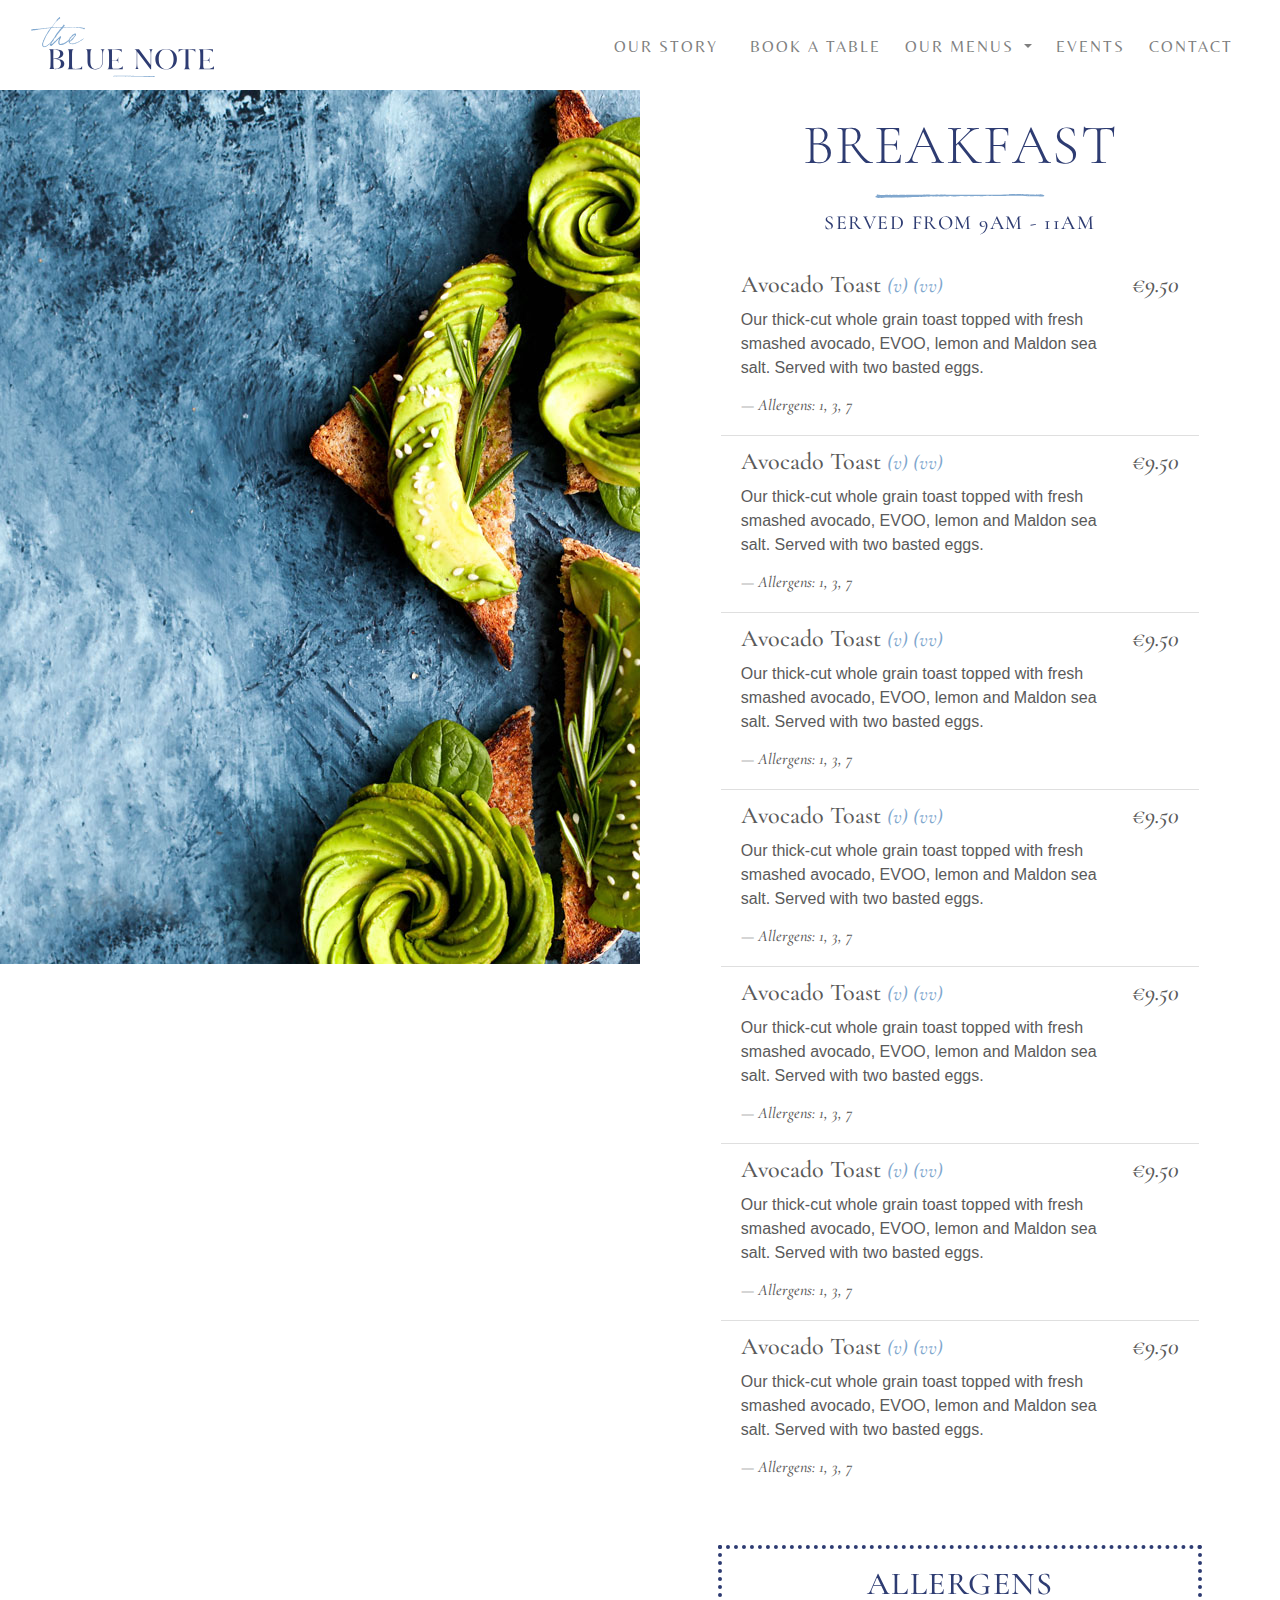
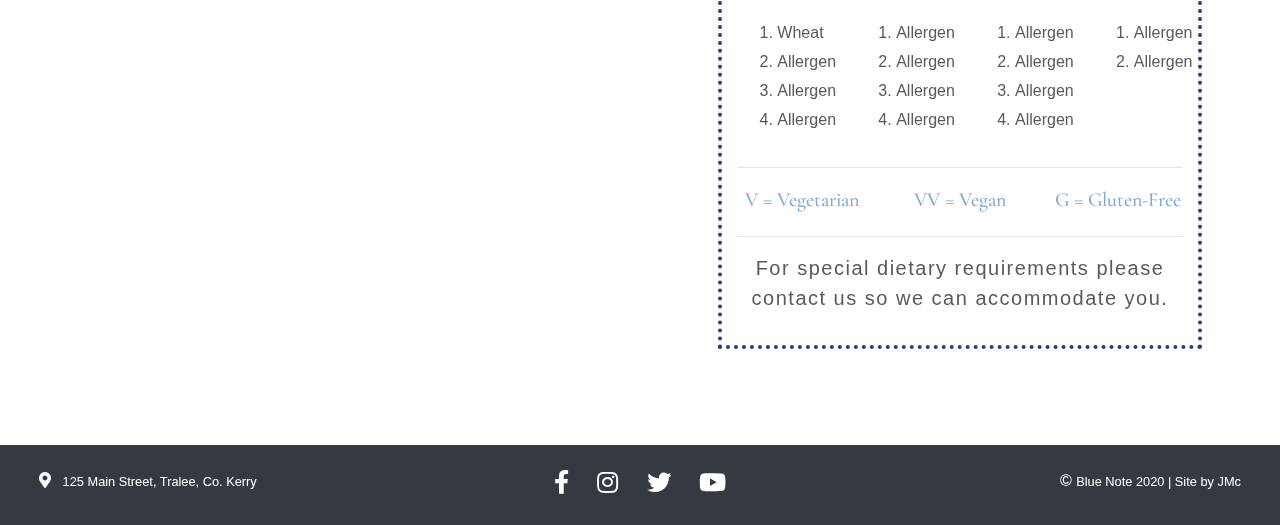
==== breakfast.html @ 4b299240 "Add breakfast menu and contact pages" ====
<!DOCTYPE html>
<html lang="en">

<head>
    <meta charset="UTF-8">
    <meta name="viewport" content="width=device-width, initial-scale=1.0">
    <meta http-equiv="X-UA-Compatible" content="ie=edge">
    <link rel="stylesheet" href="https://cdnjs.cloudflare.com/ajax/libs/twitter-bootstrap/4.4.1/css/bootstrap.min.css">
    <link rel="stylesheet" href="https://cdnjs.cloudflare.com/ajax/libs/font-awesome/5.11.2/css/all.min.css">
    <link rel="stylesheet" href="assets/css/style.css">
    <title>The Blue Note | Events</title>
</head>

<body>
    <!--------------------------------------------- Header --------------------------------------------->

    <header>
        <div class="container-fluid">
            <button class="navbar-toggler" type="button" data-toggle="collapse" data-target="#navbarCollapse"
                aria-controls="navbarCollapse" aria-expanded="false" aria-label="Toggle navigation">
                <span class="navbar-toggler-icon"></span>
            </button>

            <div class="collapse navbar-collapse" id="navbarCollapse">
                <ul class="navbar-nav ml-auto nav-font text-uppercase">
                    <li class="nav-item mr-4 text-right mt-3">
                        <a class="nav-link" href="#our-story">Our Story</a>
                    </li>

                    <li class="nav-item text-right mr-4 mt-3">
                        <a class="nav-link" href="#booking-section">Book A Table</a>
                    </li>

                    <li class="nav-item dropdown mr-4 text-right mt-3">
                        <a class="nav-link dropdown-toggle" href="#" id="navbarDropdown" role="button"
                            data-toggle="dropdown" aria-haspopup="true" aria-expanded="false">
                            Our Menus
                        </a>
                        <div class="dropdown-menu bg-transparent border-0 rounded-0" aria-labelledby="navbarDropdown">
                            <a class="dropdown-item text-right dropdown-hover-navy" href="#">Breakfast</a>
                            <a class="dropdown-item text-right dropdown-hover-navy" href="#">Lunch</a>
                            <a class="dropdown-item text-right dropdown-hover-navy" href="#">Dinner</a>
                        </div>
                    </li>

                    <li class="nav-item mr-4 text-right mt-3">
                        <a class="nav-link" href="#">Events</a>
                    </li>

                    <li class="nav-item mr-4 text-right mt-3">
                        <a class="nav-link" href="#">Contact</a>
                    </li>
                </ul>
            </div>
        </div>
        </nav> -->

        <nav class="navbar navbar-expand-md navbar-light fixed-top bg-white lower-nav-z-index">
            <div class="container-fluid">
                <a class="navbar-brand mt-1" href="index.html"><img class="navbar-logo" src="assets/images/logo.svg"
                        alt="logo"></a>
                <button class="navbar-toggler border-0" type="button" data-toggle="collapse"
                    data-target="#navbarCollapse" aria-controls="navbarCollapse" aria-expanded="false"
                    aria-label="Toggle navigation">
                    <span class="navbar-toggler-icon"></span>
                </button>

                <div class="collapse navbar-collapse" id="navbarCollapse">
                    <ul class="navbar-nav ml-auto nav-font text-uppercase">
                        <li class="nav-item mr-4 text-right mt-1">
                            <a class="nav-link" href="index.html#our-story">Our Story</a>
                        </li>
                        <li class="nav-item text-right mr-3 mt-1">
                            <a class="nav-link" href="index.html#booking-section">Book A Table</a>
                        </li>
                        <li class="nav-item dropdown mr-3 text-right mt-1">
                            <a class="nav-link dropdown-toggle" href="#" id="navbarDropdown" role="button"
                                data-toggle="dropdown" aria-haspopup="true" aria-expanded="false">
                                Our Menus
                            </a>
                            <div class="dropdown-menu border-0 rounded-0" aria-labelledby="navbarDropdown">
                                <a class="dropdown-item text-right" href="./breakfast.html">Breakfast</a>
                                <a class="dropdown-item text-right" href="./lunch.html">Lunch</a>
                                <a class="dropdown-item text-right" href="./dinner.html">Dinner</a>
                            </div>
                        </li>
                        <li class="nav-item mr-3 text-right mt-1">
                            <a class="nav-link" href="events.html">Events</a>
                        </li>
                        <li class="nav-item mr-3 text-right mt-1">
                            <a class="nav-link" href="contact.html">Contact</a>
                        </li>
                    </ul>
                </div>
            </div>
        </nav>
    </header>

    <main role="main">

        <!--------------------------------------------- Menu Section ------------------------------>
        <section class="container-fluid">
            <div class="row">
                <div class="col-md-6 container-fluid p-0">
                    <div id="menu-carousel" class="carousel slide d-none d-sm-block" data-ride="carousel">
                        <div class="carousel-inner menu-page-image">
                            <div class="carousel-item active">
                                <img class="d-block" src="/assets/images/breakfast-avocado.jpg" alt="First slide">
                            </div>
                            <div class="carousel-item">
                                <img class="d-block" src="/assets/images/breakfast-avocado.jpg" alt="Second slide">
                            </div>
                            <div class="carousel-item">
                                <img class="d-block" src="/assets/images/breakfast-avocado.jpg" alt="Third slide">
                            </div>
                        </div>
                    </div>
                </div>
                <div class="col-md-6 text-center mb-5">
                    <div class="col-md-10 offset-md-1">
                        <h2 class="h1 text-uppercase text-navy display-4 pt-5 letter-spacing">Breakfast</h2>
                        <img class="underline mb-2 col-md-5 " src="assets/images/underline_reverse.svg"
                            alt="Underline Image">
                        <h5 class="letter-spacing text-navy text-uppercase mb-4">Served from 9am - 11am</h5>
                        <ul class="list-group list-group-flush text-left">
                            <li class="list-group-item">
                                <h4>Avocado Toast <em class="h5 light-blue">(v) (vv)</em><span
                                        class="price"><em>€9.50</em></span>
                                </h4>
                                <p class="col-10 p-0 font-weight-lighter">Our thick-cut whole grain toast topped
                                    with
                                    fresh
                                    smashed avocado, EVOO,
                                    lemon and Maldon sea salt. Served with two basted eggs.</p>
                                <h6><em>— Allergens: 1, 3, 7</em></h6>
                            </li>
                            <li class="list-group-item">
                                <h4>Avocado Toast <em class="h5 light-blue">(v) (vv)</em><span
                                        class="price"><em>€9.50</em></span>
                                </h4>
                                <p class="col-10 p-0 font-weight-lighter">Our thick-cut whole grain toast topped
                                    with
                                    fresh
                                    smashed avocado, EVOO,
                                    lemon and Maldon sea salt. Served with two basted eggs.</p>
                                <h6><em>— Allergens: 1, 3, 7</em></h6>
                            </li>
                            <li class="list-group-item">
                                <h4>Avocado Toast <em class="h5 light-blue">(v) (vv)</em><span
                                        class="price"><em>€9.50</em></span>
                                </h4>
                                <p class="col-10 p-0 font-weight-lighter">Our thick-cut whole grain toast topped
                                    with
                                    fresh
                                    smashed avocado, EVOO,
                                    lemon and Maldon sea salt. Served with two basted eggs.</p>
                                <h6><em>— Allergens: 1, 3, 7</em></h6>
                            </li>
                            <li class="list-group-item">
                                <h4>Avocado Toast <em class="h5 light-blue">(v) (vv)</em><span
                                        class="price"><em>€9.50</em></span>
                                </h4>
                                <p class="col-10 p-0 font-weight-lighter">Our thick-cut whole grain toast topped
                                    with
                                    fresh
                                    smashed avocado, EVOO,
                                    lemon and Maldon sea salt. Served with two basted eggs.</p>
                                <h6><em>— Allergens: 1, 3, 7</em></h6>
                            </li>
                            <li class="list-group-item">
                                <h4>Avocado Toast <em class="h5 light-blue">(v) (vv)</em><span
                                        class="price"><em>€9.50</em></span>
                                </h4>
                                <p class="col-10 p-0 font-weight-lighter">Our thick-cut whole grain toast topped
                                    with
                                    fresh
                                    smashed avocado, EVOO,
                                    lemon and Maldon sea salt. Served with two basted eggs.</p>
                                <h6><em>— Allergens: 1, 3, 7</em></h6>
                            </li>
                            <li class="list-group-item">
                                <h4>Avocado Toast <em class="h5 light-blue">(v) (vv)</em><span
                                        class="price"><em>€9.50</em></span>
                                </h4>
                                <p class="col-10 p-0 font-weight-lighter">Our thick-cut whole grain toast topped
                                    with
                                    fresh
                                    smashed avocado, EVOO,
                                    lemon and Maldon sea salt. Served with two basted eggs.</p>
                                <h6><em>— Allergens: 1, 3, 7</em></h6>
                            </li>
                            <li class="list-group-item">
                                <h4>Avocado Toast <em class="h5 light-blue">(v) (vv)</em><span
                                        class="price"><em>€9.50</em></span>
                                </h4>
                                <p class="col-10 p-0 font-weight-lighter">Our thick-cut whole grain toast topped
                                    with
                                    fresh
                                    smashed avocado, EVOO,
                                    lemon and Maldon sea salt. Served with two basted eggs.</p>
                                <h6><em>— Allergens: 1, 3, 7</em></h6>
                            </li>

                        </ul>
                    </div>
                    <div class="container mt-5">
                        <div class="allergen col-md-10 offset-md-1 py-3 mb-5 text-left">
                            <h2 class="text-center text-uppercase text-navy letter-spacing pb-2">Allergens</h2>
                            <div class="row text-white text-left font-weight-lighter">
                                <div class="col-md-3">
                                    <ol>
                                        <li>Wheat</li>
                                        <li>Allergen</li>
                                        <li>Allergen</li>
                                        <li>Allergen</li>
                                    </ol>
                                </div>
                                <div class="col-md-3">
                                    <ol>
                                        <li>Allergen</li>
                                        <li>Allergen</li>
                                        <li>Allergen</li>
                                        <li>Allergen</li>
                                    </ol>
                                </div>
                                <div class="col-md-3">
                                    <ol>
                                        <li>Allergen</li>
                                        <li>Allergen</li>
                                        <li>Allergen</li>
                                        <li>Allergen</li>
                                    </ol>
                                </div>
                                <div class="col-md-3">
                                    <ol>
                                        <li>Allergen</li>
                                        <li>Allergen</li>
                                    </ol>
                                </div>
                            </div>
                            <hr>
                            <div class="row text-center pt-1 light-blue">
                                <div class="col-md-4">
                                    <h5>V = Vegetarian</h5>
                                </div>
                                <div class="col-md-4">
                                    <h5>VV = Vegan</h5>
                                </div>
                                <div class="col-md-4">
                                    <h5>G = Gluten-Free</h5>
                                </div>
                            </div>
                            <hr>
                            <p class="font-weight-lighter lead letter-spacing text-center">For special dietary
                                requirements please contact us so we can accommodate you.
                            </p>
                        </div>
        </section>
        </div>
        </section>

    </main>



    <!--------------------------------------------- Footer ----------------------------------------->

    <footer id="" class=" container-fluid pt-4 pb-1 bg-dark text-white">
        <div class="row text-center">
            <div class="col-md-4 text-md-left">
                <p class="px-4"><i class="fa fa-map-marker-alt" aria-hidden="true"></i><span>
                        <small>&nbsp 125 Main Street, Tralee, Co. Kerry</small></span></p>
            </div>
            <div class="col-md-4 text-md-center">
                <ul class="list-inline social-links">
                    <li class="list-inline-item h4">
                        <a target="_blank" href="#">
                            <i class="fab fa-facebook-f text-white pr-3 translate-y" aria-hidden=" true"></i>
                            <span class="sr-only">Facebook</span>
                        </a>
                    </li>
                    <li class="list-inline-item h4">
                        <a target="_blank" href="#">
                            <i class="fab fa-instagram text-white pr-3 translate-y" aria-hidden=" true"></i>
                            <span class="sr-only">Instagram</span>
                        </a>
                    </li>
                    <li class="list-inline-item h4">
                        <a target="_blank" href="#">
                            <i class="fab fa-twitter text-white pr-3 translate-y" aria-hidden=" true"></i>
                            <span class="sr-only">Twitter</span>
                        </a>
                    </li>
                    <li class="list-inline-item h4">
                        <a target="_blank" href="#">
                            <i class="fab fa-youtube text-white translate-y" aria-hidden=" true"></i>
                            <span class="sr-only">YouTube</span>
                        </a>
                    </li>
                </ul>
            </div>
            <div class="col-md-4 text-md-right">
                <p class="px-4">&copy; <small> Blue Note 2020 | Site by JMc</small></p>
            </div>
        </div>
    </footer>

    <script src="https://cdnjs.cloudflare.com/ajax/libs/jquery/3.4.1/jquery.slim.min.js">
    </script>
    <script src="https://cdnjs.cloudflare.com/ajax/libs/popper.js/1.16.0/umd/popper.min.js">
    </script>
    <script src="https://cdnjs.cloudflare.com/ajax/libs/twitter-bootstrap/4.4.1/js/bootstrap.min.js">
    </script>

</body>

</html>
---- assets/css/style.css ----
@import url('https://fonts.googleapis.com/css?family=Cormorant+Garamond&display=swap');

@import url('https://fonts.googleapis.com/css?family=Belleza&display=swap');


html {
    scroll-behavior: smooth;
}

body {
    padding-top: 0rem;
    padding-bottom: 0rem;
    color: #5a5a5a;
}


h1,
h2,
h3,
h4,
h5,
h6 {
    font-family: 'Cormorant Garamond', serif;
}

/*------------------------------------------------------------------------ Colours */

.text-navy {
    color: #2e3c72;
}

.btn-outline-navy {
    border-color: #2e3c72;
}

.btn-outline-navy:hover,
.btn-outline-navy:focus,
.btn-outline-navy:active,
.btn-outline-navy.active,
.open>.dropdown-toggle.btn-outline-navy {
    color: #fff;
    background-color: #2e3c72;
    border-color: #2e3c72;
    /*set the color you want here*/
}


/*---------------------------------------------------------------------------- Nav */

.nav-font {
    font-family: 'Belleza', sans-serif;
    letter-spacing: 2px;
}

/* =========== Display dropdown on hover =========== Src: https://codepen.io/beetnk/pen/LdVJBa  */

.dropdown>.dropdown-menu {
    top: 200%;
    transition: 0.3s all ease-in-out;
}

.dropdown:hover>.dropdown-menu {
    display: block;
    top: 100%;
}

.dropdown>.dropdown-toggle:active {
    pointer-events: none;
}

.dropdown-hover-navy {
    color: white;
}

.dropdown-hover-navy:hover {
    color: #2e3c72;
}

/*----------------------------------------------- Special paddings/margins/text/images */

.lower-nav-z-index {
    z-index: 1;
}

.upper-nav-z-index {
    z-index: 2000;
    margin-bottom: 0px;
}

.book-button {
    margin-top: 20px;
}

.our-story {
    margin-bottom: 10em;
}

.lh-3 {
    line-height: 1.7em;
}


.letter-spacing {
    letter-spacing: 1.5px;
}

.link {
    font-family: 'Cormorant Garamond', serif;
}

a {
    color: #5a5a5a;
    transition: transform .2s;
}

a:hover {
    color: #2e3c72;
    text-decoration: none;
}

/* Fix navbar covering anchor section */

#our-story::before {
    height: 80px;
    content: "";
    display: block;
}

#booking-section::before {
    height: 70px;
    content: "";
    display: block;
}

#contact-section {
    padding-top: 5em;
}

/* ----------------------------- */


.translate-y {
    transition: transform .2s ease-in-out;
}

.translate-y:hover {
    transform: translateY(-5px);
}

/* =============== Lines before/after Opening Hour Text =============== Src: https://stackoverflow.com/questions/23584120/line-before-and-after-title-over-image */

#opening {
    width: 70%;
    margin: .7em auto;
    overflow: hidden;
    text-align: center;
    font-weight: 300;
    color: #5368b9;
}

#opening:before,
#opening:after {
    content: "";
    display: inline-block;
    width: 50%;
    margin: 0 .5em 0 -55%;
    vertical-align: middle;
    border-bottom: 2px solid;
}

#opening:after {
    margin: 0 -55% 0 .5em;
}

/*---------------------------------------------------------------- Image / Adjustments */


.underline {
    width: 50%;
}

.feature {
    width: 100%;
    margin-bottom: 3em;
}

.cover {
    overflow: auto;
    position: relative;
    background-image: url(../images/booking-section-bg-image.jpg);
    background-repeat: no-repeat;
    background-attachment: fixed;
    background-position: bottom;
    background-size: cover;
}


/* =============== Rotating Image =============== Src: https://jsfiddle.net/gionaf/Ugc5g/ */
.circle {
    position: absolute;
    left: 23%;
    width: 180px;
    height: 180px;
    margin: -90px 0 0 -90px;
    -webkit-animation: spin 10s linear infinite;
    -moz-animation: spin 10s linear infinite;
    animation: spin 10s linear infinite;
    z-index: 2000;
}

@-moz-keyframes spin {
    100% {
        -moz-transform: rotate(360deg);
    }
}

@-webkit-keyframes spin {
    100% {
        -webkit-transform: rotate(360deg);
    }
}

@keyframes spin {
    100% {
        -webkit-transform: rotate(360deg);
        transform: rotate(360deg);
    }
}

/*------------------------------------------- Heading */

.jumbotron {
    height: 90vh;
    min-height: 600px;
    z-index: 100;
    margin-top: -100px;
    margin-bottom: 7em;
    position: relative;
    background-image: url(../images/blue-room-hero-image.jpg);
    background-repeat: no-repeat;
    background-attachment: fixed;
    background-position: bottom;
    background-size: cover;
}

.navbar-logo {
    height: 60px;
}

.hero-logo {
    display: block;
    top: 0;
    margin-left: auto;
    margin-right: auto;
    margin-top: 22vh;
    width: 1000px;
    max-width: 80%;
    background-repeat: no-repeat;
    background-size: 100% auto;
    background-position: center center;
}

.bg-transparent {
    background: transparent;
}

.navbar-trans {
    background: transparent;
}


/*------------------------------------------- Booking Section */


/* Solution for curved border edge remove https://stackoverflow.com/questions/5780109/removing-rounded-corners-from-a-select-element-in-chrome-webkit */

select {
    -webkit-appearance: none;
    -webkit-border-radius: 0px;
}

/* ----------------------------- */


.booking-background {
    background-color: white;
    max-width: 1110px;
    margin: auto;
}

.opening-hours {
    max-width: 1110px;
    margin: auto;
}

.form-control {
    color: rgba(90, 90, 90, .9);
}

.form-control:focus {
    border-color: #FFFFFF;
    box-shadow: inset 0 0px 0px rgba(0, 0, 0, 0.075), 0 0 2px #80a7ce;
    color: rgba(90, 90, 90, .9);

}

.light-blue {
    color: #80a7ce;
}


/*------------------------------------------- Events Gallery */

/* Fix image responsiveness in cards Source: https://stackoverflow.com/questions/37287153/how-to-get-images-in-bootstraps-card-to-be-the-same-height-width*/
.embed-responsive {
    object-fit: cover;
}

.arrow {
    padding-right: 10px;
}

.arrow:hover {
    padding-right: 20px;
}

.navy-border {
    border-width: 2px;
    border-color: #80a7ce;
}

.navy-border:hover {
    border-width: 2px;
    border-color: #80a7ce;
}

.page-link {
    color: #80a7ce;
}

.page-link:hover {
    color: #2e3c72;
}


/*------------------------------------------- Newsletter */

.newsletter-signup {
    background-color: #2e3c72;
}

.newsletter-signup h3 {
    color: #fff;
}

.newsletter-signup p {
    color: rgba(255, 255, 255, .6);
}

.newsletter-signup .btn {
    color: #ffffff;
    background-color: #80a7ce;
}

.newsletter-signup .btn:hover {
    background-color: #5368b9;
}

#newsletter {
    margin-bottom: 6%;
}

/*------------------------------------------- Map */

.map-responsive {
    overflow: hidden;
    position: relative;
}

.map-responsive iframe {
    left: 0;
    top: 0;
    height: 100%;
    width: 100%;
    position: absolute;
}

#map {
    height: 420px;
}

#map .row {
    margin: 0;
    padding: 0;
}


/*------------------------------------------- Menu Page */


.price {
    float: right;
}

.menu-page-image {
    height: 100vh;
    position: fixed;
    width: 50%;
    overflow: hidden;
    z-index: -100;
}

.allergen {
    border: 4px dotted #2e3c72;
}

.allergen h3 {
    color: #2e3c72;
}

.allergen li {
    color: #5a5a5a;
    line-height: 1.8em;
}


/*------------------------------------------- Footer */


#footer {
    position: absolute;
    bottom: 0;
    width: 100%;
}

/*------------------------------------------- Media Queries */

@media only screen and (max-width: 1350px) {
    .hero-logo {
        margin-top: 26vh;
    }

    .upper-nav-z-index {
        display: none;
    }

    .navbar-light .navbar-nav .nav-link {
        color: rgba(0, 0, 0, .5);
        font-size: 16px;
        padding-right: 0;
        margin-right: 0;
    }

    .navbar-logo {
        height: 60px;
    }

}

@media only screen and (max-width: 1300px) {

    .lower-nav-z-index {
        z-index: 200;
    }

    .upper-nav-z-index {
        display: none;
    }
}

@media only screen and (max-width: 992px) {
    .navbar-light .navbar-nav .nav-link {
        font-size: 12px;
        padding: 0;
    }
}

@media only screen and (max-width: 768px) {
    .book-button {
        margin-top: 50px;
    }

    .navbar-light .navbar-nav .nav-link,
    .dropdown-item {
        font-size: 14px;
        padding: 15px 0;
    }

    .hero-logo {
        margin-top: 35vh;
    }

    .jumbotron {
        height: 80vh;
    }

    .container-fluid,
    .container-lg,
    .container-md,
    .container-sm,
    .container-xl {
        width: 100%;
    }

    .navbar-logo {
        height: 40px;
    }

    /* --- Fix Map Display on Mobile -- */
    .map-responsive {
        overflow: hidden;
        position: relative;
        height: 420px;
    }


}




@media only screen and (max-width: 576px) {
    .lower-nav-z-index {
        z-index: 200;
    }

    .upper-nav-z-index {
        display: none;
    }

    .hero-logo {
        margin-top: 40vh;
    }

    .navbar-light .navbar-nav .nav-link,
    .dropdown-item {
        font-size: 16px;
        padding: 15px 0;
    }

    #opening:before,
    #opening:after {
        border-bottom: 0px solid;
    }

}
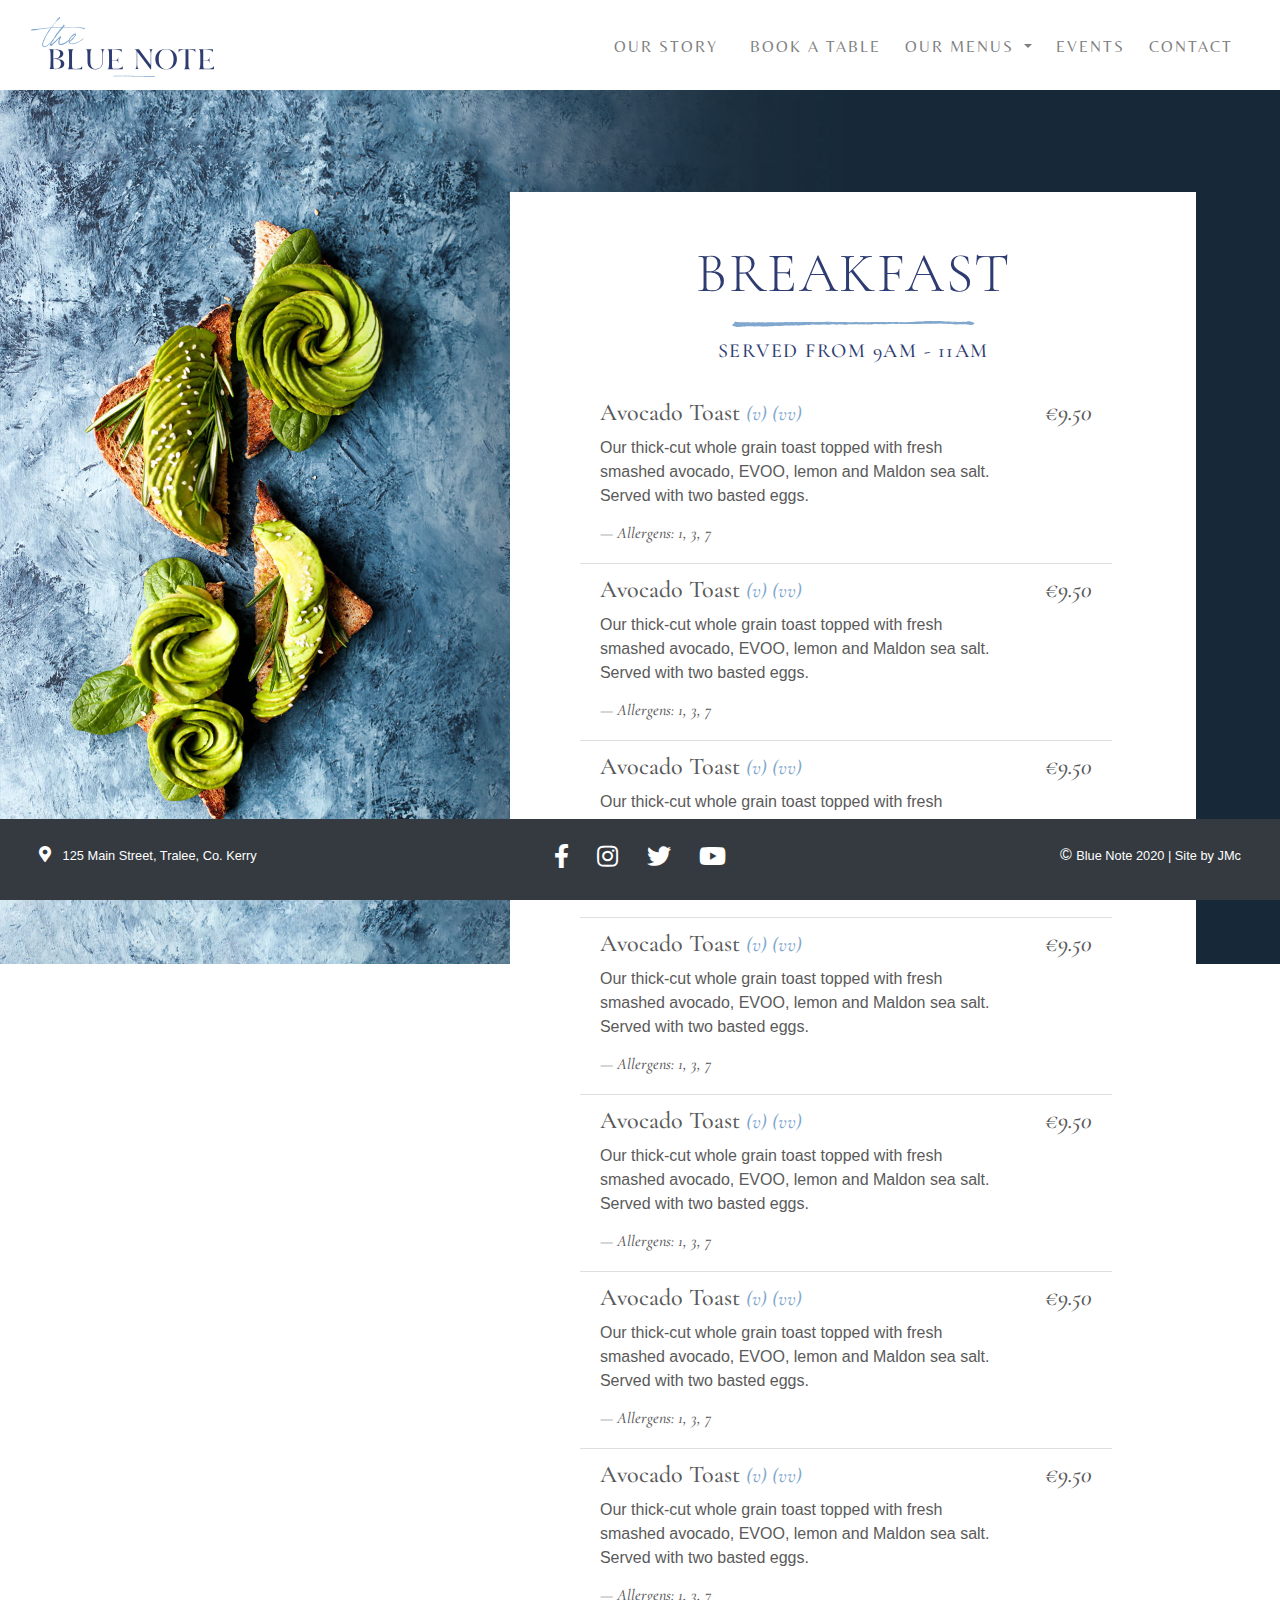
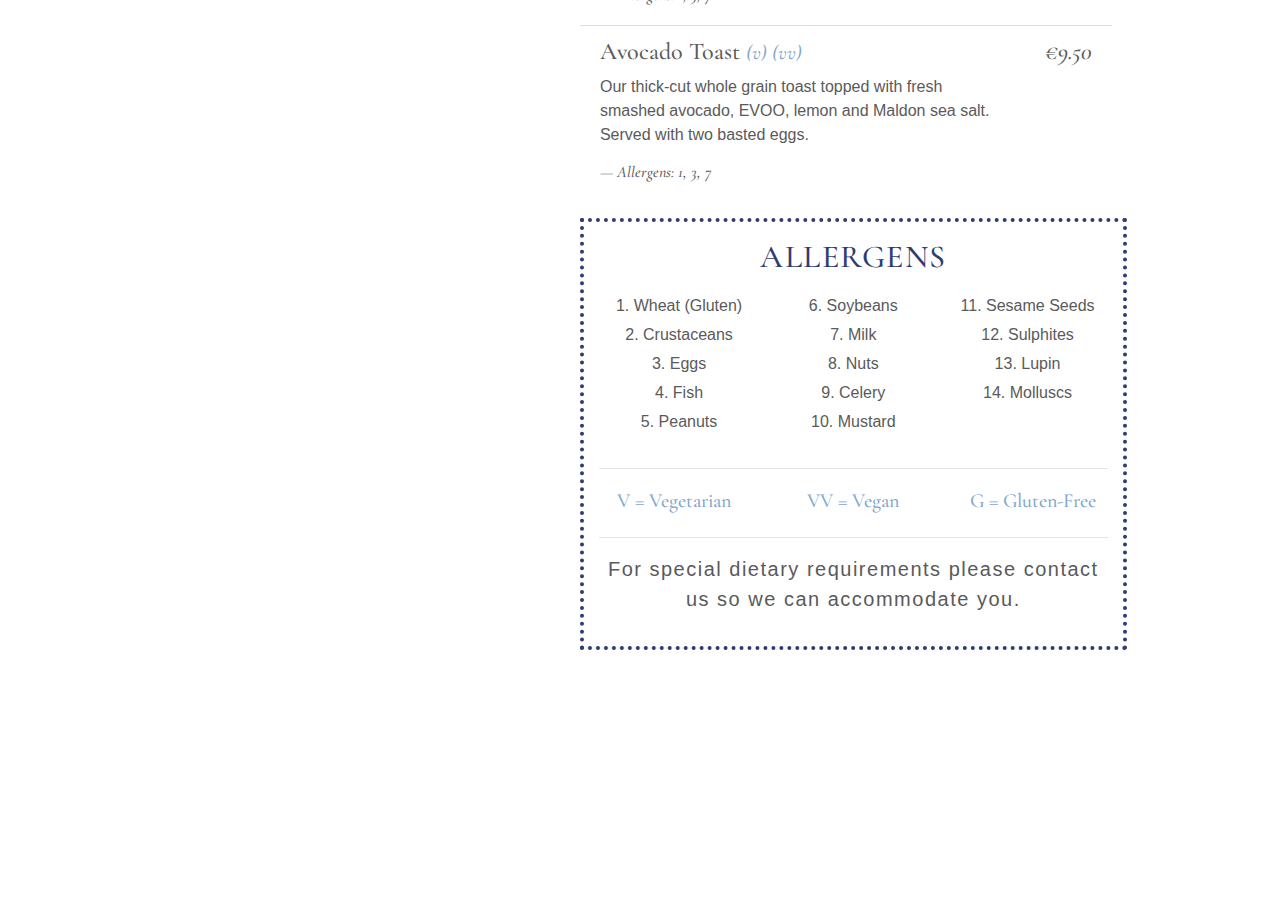
==== commit 437e77d2: "Update menu page, add imagery, update links." ====
--- a/breakfast.html
+++ b/breakfast.html
@@ -101,141 +101,121 @@
         <!--------------------------------------------- Menu Section ------------------------------>
         <section class="container-fluid">
             <div class="row">
-                <div class="col-md-6 container-fluid p-0">
-                    <div id="menu-carousel" class="carousel slide d-none d-sm-block" data-ride="carousel">
-                        <div class="carousel-inner menu-page-image">
-                            <div class="carousel-item active">
-                                <img class="d-block" src="/assets/images/breakfast-avocado.jpg" alt="First slide">
-                            </div>
-                            <div class="carousel-item">
-                                <img class="d-block" src="/assets/images/breakfast-avocado.jpg" alt="Second slide">
-                            </div>
-                            <div class="carousel-item">
-                                <img class="d-block" src="/assets/images/breakfast-avocado.jpg" alt="Third slide">
+                <div class="col-md-4 p-0">
+                    <div id="menu-carousel" class="carousel slide d-none d-md-block" data-ride="carousel">
+                        <div class="carousel-inner">
+                            <div class="carousel-item active" style="background-image: url(assets/images/breakfast-avocado.jpg);">
+                            </div>
+                            <div class="carousel-item" style="background-image: url(assets/images/breakfast-salad.jpg);">
+                            </div>
+                            <div class="carousel-item" style="background-image: url(assets/images/breakfast-granola.jpg);">
                             </div>
                         </div>
                     </div>
                 </div>
-                <div class="col-md-6 text-center mb-5">
-                    <div class="col-md-10 offset-md-1">
-                        <h2 class="h1 text-uppercase text-navy display-4 pt-5 letter-spacing">Breakfast</h2>
+
+                <div id="menu-content" class="col-md-8 text-center">
+                    <div class="col-md-10 offset-md-1 bg-white">
+                        <h2 id="breakfast-title" class="h1 text-uppercase text-navy display-4 pt-5 letter-spacing">Breakfast</h2>
                         <img class="underline mb-2 col-md-5 " src="assets/images/underline_reverse.svg"
                             alt="Underline Image">
                         <h5 class="letter-spacing text-navy text-uppercase mb-4">Served from 9am - 11am</h5>
-                        <ul class="list-group list-group-flush text-left">
-                            <li class="list-group-item">
-                                <h4>Avocado Toast <em class="h5 light-blue">(v) (vv)</em><span
-                                        class="price"><em>€9.50</em></span>
-                                </h4>
-                                <p class="col-10 p-0 font-weight-lighter">Our thick-cut whole grain toast topped
-                                    with
-                                    fresh
-                                    smashed avocado, EVOO,
-                                    lemon and Maldon sea salt. Served with two basted eggs.</p>
-                                <h6><em>— Allergens: 1, 3, 7</em></h6>
-                            </li>
-                            <li class="list-group-item">
-                                <h4>Avocado Toast <em class="h5 light-blue">(v) (vv)</em><span
-                                        class="price"><em>€9.50</em></span>
-                                </h4>
-                                <p class="col-10 p-0 font-weight-lighter">Our thick-cut whole grain toast topped
-                                    with
-                                    fresh
-                                    smashed avocado, EVOO,
-                                    lemon and Maldon sea salt. Served with two basted eggs.</p>
-                                <h6><em>— Allergens: 1, 3, 7</em></h6>
-                            </li>
-                            <li class="list-group-item">
-                                <h4>Avocado Toast <em class="h5 light-blue">(v) (vv)</em><span
-                                        class="price"><em>€9.50</em></span>
-                                </h4>
-                                <p class="col-10 p-0 font-weight-lighter">Our thick-cut whole grain toast topped
-                                    with
-                                    fresh
-                                    smashed avocado, EVOO,
-                                    lemon and Maldon sea salt. Served with two basted eggs.</p>
-                                <h6><em>— Allergens: 1, 3, 7</em></h6>
-                            </li>
-                            <li class="list-group-item">
-                                <h4>Avocado Toast <em class="h5 light-blue">(v) (vv)</em><span
-                                        class="price"><em>€9.50</em></span>
-                                </h4>
-                                <p class="col-10 p-0 font-weight-lighter">Our thick-cut whole grain toast topped
-                                    with
-                                    fresh
-                                    smashed avocado, EVOO,
-                                    lemon and Maldon sea salt. Served with two basted eggs.</p>
-                                <h6><em>— Allergens: 1, 3, 7</em></h6>
-                            </li>
-                            <li class="list-group-item">
-                                <h4>Avocado Toast <em class="h5 light-blue">(v) (vv)</em><span
-                                        class="price"><em>€9.50</em></span>
-                                </h4>
-                                <p class="col-10 p-0 font-weight-lighter">Our thick-cut whole grain toast topped
-                                    with
-                                    fresh
-                                    smashed avocado, EVOO,
-                                    lemon and Maldon sea salt. Served with two basted eggs.</p>
-                                <h6><em>— Allergens: 1, 3, 7</em></h6>
-                            </li>
-                            <li class="list-group-item">
-                                <h4>Avocado Toast <em class="h5 light-blue">(v) (vv)</em><span
-                                        class="price"><em>€9.50</em></span>
-                                </h4>
-                                <p class="col-10 p-0 font-weight-lighter">Our thick-cut whole grain toast topped
-                                    with
-                                    fresh
-                                    smashed avocado, EVOO,
-                                    lemon and Maldon sea salt. Served with two basted eggs.</p>
-                                <h6><em>— Allergens: 1, 3, 7</em></h6>
-                            </li>
-                            <li class="list-group-item">
-                                <h4>Avocado Toast <em class="h5 light-blue">(v) (vv)</em><span
-                                        class="price"><em>€9.50</em></span>
-                                </h4>
-                                <p class="col-10 p-0 font-weight-lighter">Our thick-cut whole grain toast topped
-                                    with
-                                    fresh
-                                    smashed avocado, EVOO,
-                                    lemon and Maldon sea salt. Served with two basted eggs.</p>
-                                <h6><em>— Allergens: 1, 3, 7</em></h6>
-                            </li>
-
+                        <ul class="list-group list-group-flush text-left col-md-10 offset-md-1">
+                            <li class="list-group-item">
+                                <h4>Avocado Toast <em class="h5 light-blue">(v) (vv)</em><span
+                                        class="price"><em>€9.50</em></span>
+                                </h4>
+                                <p class="col-10 p-0 font-weight-lighter">Our thick-cut whole grain toast topped
+                                    with fresh smashed avocado, EVOO, lemon and Maldon sea salt. Served with two basted eggs.</p>
+                                <h6><em>— Allergens: 1, 3, 7</em></h6>
+                            </li>
+                            <li class="list-group-item">
+                                <h4>Avocado Toast <em class="h5 light-blue">(v) (vv)</em><span
+                                        class="price"><em>€9.50</em></span>
+                                </h4>
+                                <p class="col-10 p-0 font-weight-lighter">Our thick-cut whole grain toast topped
+                                    with fresh smashed avocado, EVOO, lemon and Maldon sea salt. Served with two basted eggs.</p>
+                                <h6><em>— Allergens: 1, 3, 7</em></h6>
+                            </li>
+                            <li class="list-group-item">
+                                <h4>Avocado Toast <em class="h5 light-blue">(v) (vv)</em><span
+                                        class="price"><em>€9.50</em></span>
+                                </h4>
+                                <p class="col-10 p-0 font-weight-lighter">Our thick-cut whole grain toast topped
+                                    with fresh smashed avocado, EVOO, lemon and Maldon sea salt. Served with two basted eggs.</p>
+                                <h6><em>— Allergens: 1, 3, 7</em></h6>
+                            </li>
+                            <li class="list-group-item">
+                                <h4>Avocado Toast <em class="h5 light-blue">(v) (vv)</em><span
+                                        class="price"><em>€9.50</em></span>
+                                </h4>
+                                <p class="col-10 p-0 font-weight-lighter">Our thick-cut whole grain toast topped
+                                    with fresh smashed avocado, EVOO, lemon and Maldon sea salt. Served with two basted eggs.</p>
+                                <h6><em>— Allergens: 1, 3, 7</em></h6>
+                            </li>
+                            <li class="list-group-item">
+                                <h4>Avocado Toast <em class="h5 light-blue">(v) (vv)</em><span
+                                        class="price"><em>€9.50</em></span>
+                                </h4>
+                                <p class="col-10 p-0 font-weight-lighter">Our thick-cut whole grain toast topped
+                                    with fresh smashed avocado, EVOO, lemon and Maldon sea salt. Served with two basted eggs.</p>
+                                <h6><em>— Allergens: 1, 3, 7</em></h6>
+                            </li>
+                            <li class="list-group-item">
+                                <h4>Avocado Toast <em class="h5 light-blue">(v) (vv)</em><span
+                                        class="price"><em>€9.50</em></span>
+                                </h4>
+                                <p class="col-10 p-0 font-weight-lighter">Our thick-cut whole grain toast topped
+                                    with fresh smashed avocado, EVOO, lemon and Maldon sea salt. Served with two basted eggs.</p>
+                                <h6><em>— Allergens: 1, 3, 7</em></h6>
+                            </li>
+                            <li class="list-group-item">
+                                <h4>Avocado Toast <em class="h5 light-blue">(v) (vv)</em><span
+                                        class="price"><em>€9.50</em></span>
+                                </h4>
+                                <p class="col-10 p-0 font-weight-lighter">Our thick-cut whole grain toast topped
+                                    with fresh smashed avocado, EVOO, lemon and Maldon sea salt. Served with two basted eggs.</p>
+                                <h6><em>— Allergens: 1, 3, 7</em></h6>
+                            </li>
+                            <li class="list-group-item">
+                                <h4>Avocado Toast <em class="h5 light-blue">(v) (vv)</em><span
+                                        class="price"><em>€9.50</em></span>
+                                </h4>
+                                <p class="col-10 p-0 font-weight-lighter">Our thick-cut whole grain toast topped
+                                    with fresh smashed avocado, EVOO, lemon and Maldon sea salt. Served with two basted eggs.</p>
+                                <h6><em>— Allergens: 1, 3, 7</em></h6>
+                            </li>
                         </ul>
                     </div>
-                    <div class="container mt-5">
+                    <div class="container col-md-10 offset-md-1 py-3 mb-5 bg-white">
                         <div class="allergen col-md-10 offset-md-1 py-3 mb-5 text-left">
                             <h2 class="text-center text-uppercase text-navy letter-spacing pb-2">Allergens</h2>
-                            <div class="row text-white text-left font-weight-lighter">
-                                <div class="col-md-3">
-                                    <ol>
-                                        <li>Wheat</li>
-                                        <li>Allergen</li>
-                                        <li>Allergen</li>
-                                        <li>Allergen</li>
-                                    </ol>
-                                </div>
-                                <div class="col-md-3">
-                                    <ol>
-                                        <li>Allergen</li>
-                                        <li>Allergen</li>
-                                        <li>Allergen</li>
-                                        <li>Allergen</li>
-                                    </ol>
-                                </div>
-                                <div class="col-md-3">
-                                    <ol>
-                                        <li>Allergen</li>
-                                        <li>Allergen</li>
-                                        <li>Allergen</li>
-                                        <li>Allergen</li>
-                                    </ol>
-                                </div>
-                                <div class="col-md-3">
-                                    <ol>
-                                        <li>Allergen</li>
-                                        <li>Allergen</li>
-                                    </ol>
+                            <div class="row text-white text-left font-weight-lighter px-2">
+                                <div class="col-md-4">
+                                    <ul>
+                                        <li>1. Wheat (Gluten)</li>
+                                        <li>2. Crustaceans</li>
+                                        <li>3. Eggs</li>
+                                        <li>4. Fish</li>
+                                        <li>5. Peanuts</li>
+                                    </ul>
+                                </div>
+                                <div class="col-md-4">
+                                    <ul>
+                                        <li>6. Soybeans</li>
+                                        <li>7. Milk</li>
+                                        <li>8. Nuts</li>
+                                        <li>9. Celery</li>
+                                        <li>10. Mustard</li>
+                                    </ul>
+                                </div>
+                                <div class="col-md-4">
+                                    <ul>
+                                        <li>11. Sesame Seeds</li>
+                                        <li>12. Sulphites</li>
+                                        <li>13. Lupin</li>
+                                        <li>14. Molluscs</li>
+                                    </ul>
                                 </div>
                             </div>
                             <hr>
@@ -265,7 +245,7 @@
 
     <!--------------------------------------------- Footer ----------------------------------------->
 
-    <footer id="" class=" container-fluid pt-4 pb-1 bg-dark text-white">
+    <footer id="footer" class=" container-fluid pt-4 pb-1 bg-dark text-white">
         <div class="row text-center">
             <div class="col-md-4 text-md-left">
                 <p class="px-4"><i class="fa fa-map-marker-alt" aria-hidden="true"></i><span>
--- a/assets/css/style.css
+++ b/assets/css/style.css
@@ -42,6 +42,10 @@
     background-color: #2e3c72;
     border-color: #2e3c72;
     /*set the color you want here*/
+}
+
+.bg-white {
+    background-color: #ffffff;
 }
 
 
@@ -402,14 +406,6 @@
     float: right;
 }
 
-.menu-page-image {
-    height: 100vh;
-    position: fixed;
-    width: 50%;
-    overflow: hidden;
-    z-index: -100;
-}
-
 .allergen {
     border: 4px dotted #2e3c72;
 }
@@ -418,17 +414,35 @@
     color: #2e3c72;
 }
 
-.allergen li {
+.allergen ul {
     color: #5a5a5a;
     line-height: 1.8em;
-}
-
+    list-style: none;
+    text-align: center;
+    padding-left: 0;
+}
+
+#menu-content {
+    margin-top: 8em;
+    margin-bottom: 4em;
+}
+
+.carousel-item {
+    height: 100vh;
+    min-height: 350px;
+    position: fixed;
+    background: no-repeat center center;
+    -webkit-background-size: cover;
+    -moz-background-size: cover;
+    -o-background-size: cover;
+    background-size: cover;
+  }
 
 /*------------------------------------------- Footer */
 
 
 #footer {
-    position: absolute;
+    position: sticky;
     bottom: 0;
     width: 100%;
 }
@@ -513,6 +527,24 @@
         height: 420px;
     }
 
+    #menu-content {
+        margin-top: 2em;
+        margin-bottom: 2em;
+    }
+    
+    #breakfast-title {
+        font-size: 2.6em;
+    }
+
+    .price  {
+        clear: both;
+        display: inline-block;
+        width: 100%;
+    }
+
+    .price::before {
+        content: "— ";
+    }
 
 }
 
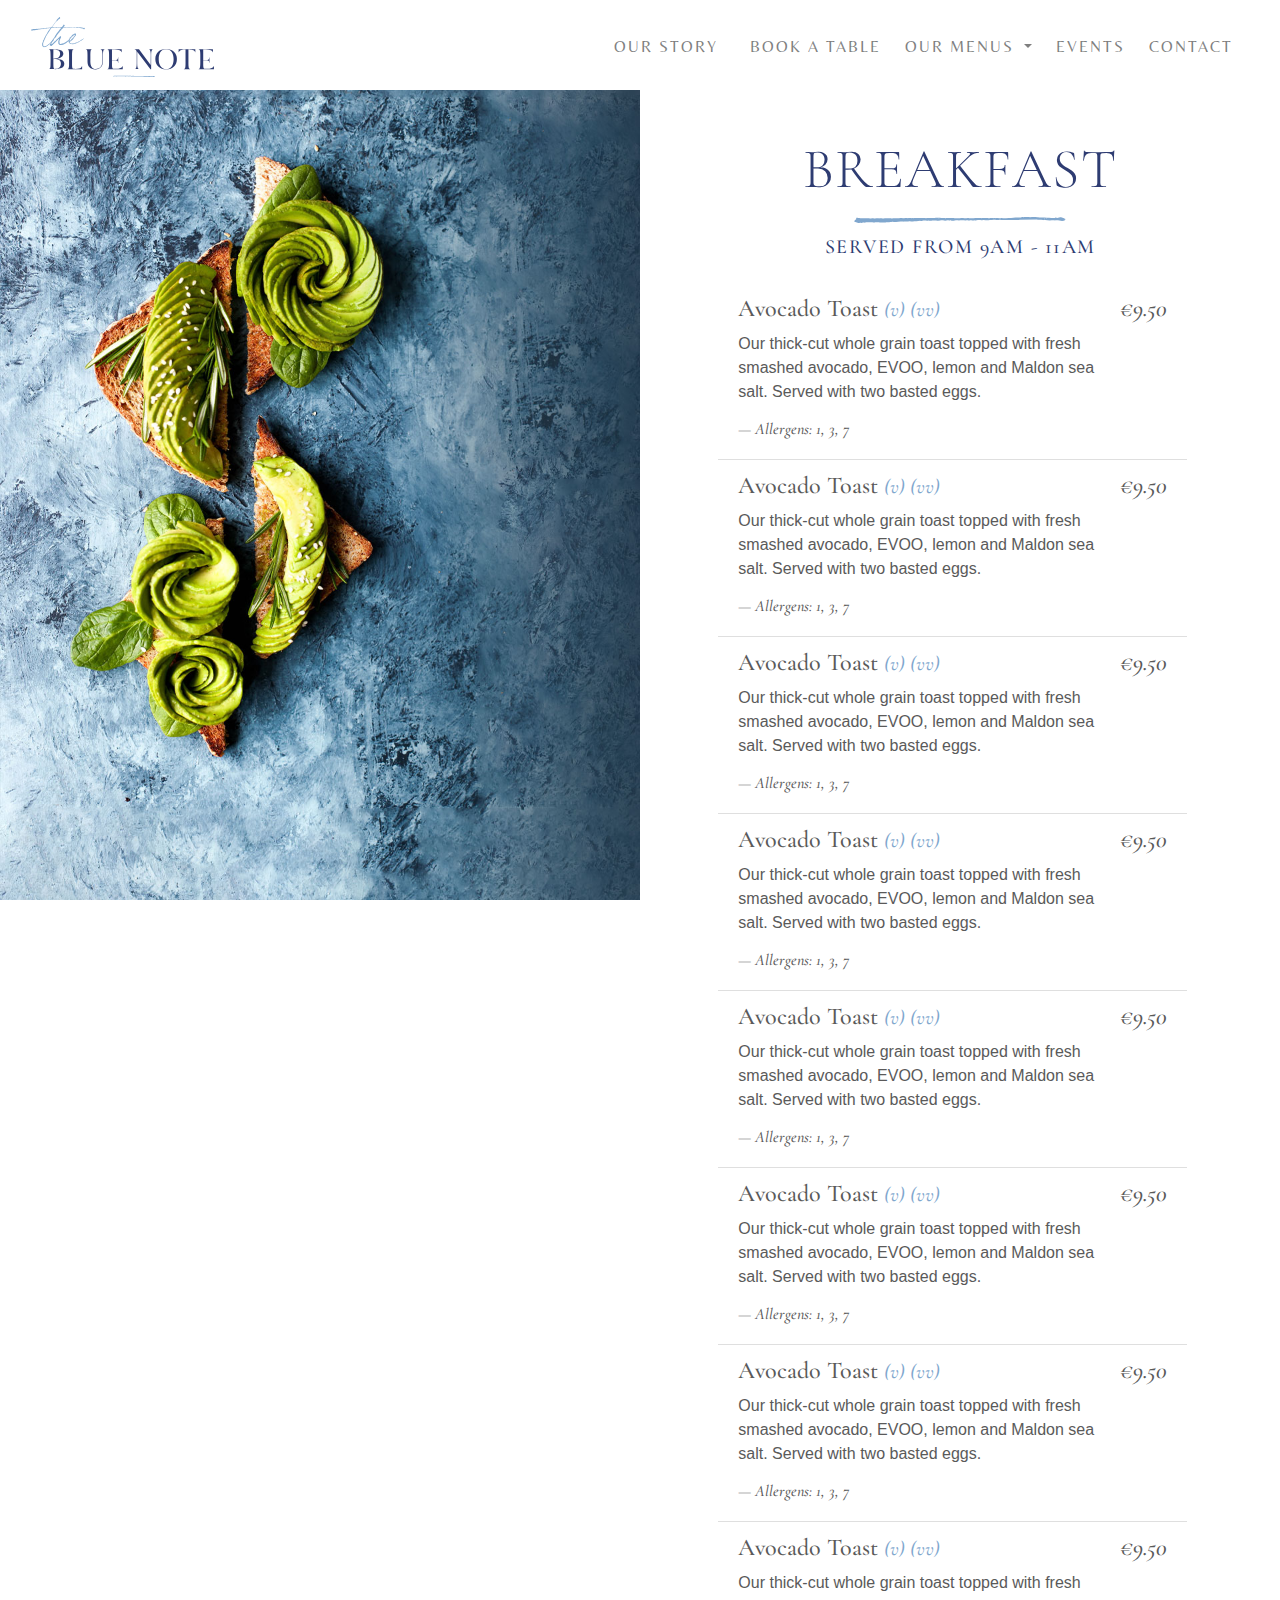
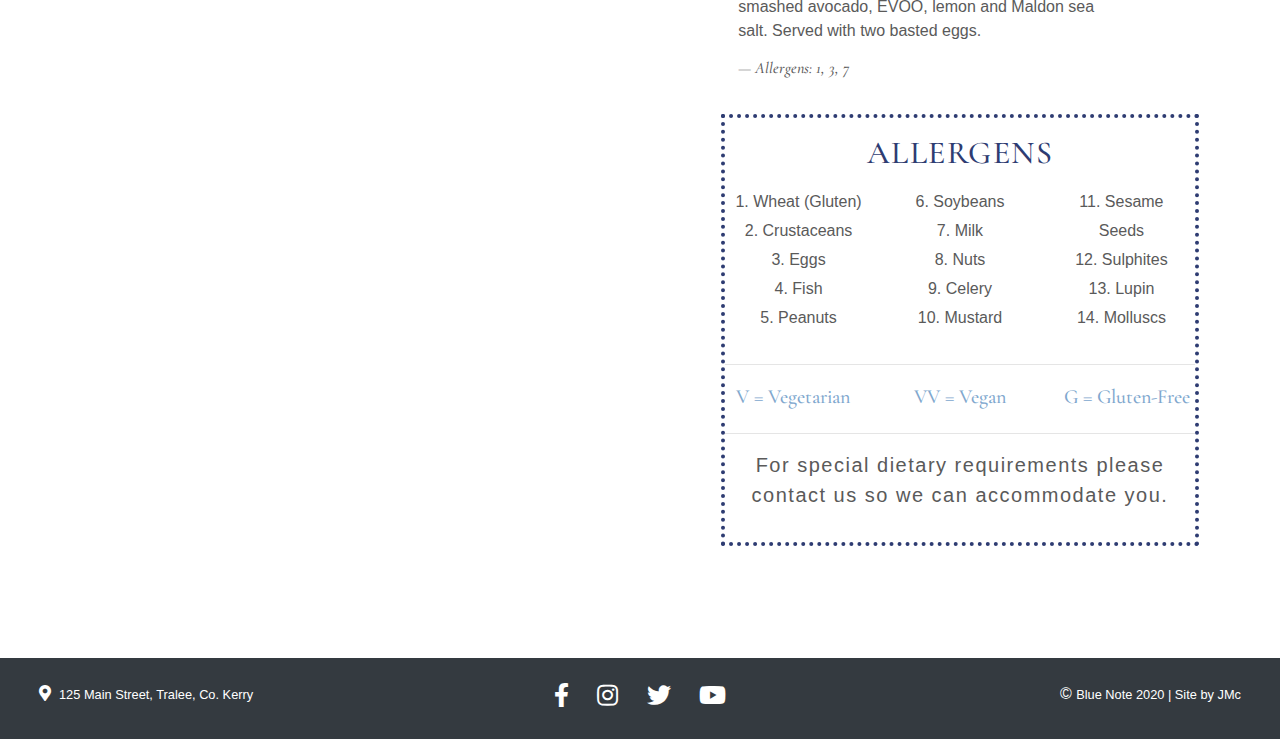
==== commit 5ab32bbb: "Update html based on W3 Validity errors" ====
--- a/breakfast.html
+++ b/breakfast.html
@@ -12,49 +12,9 @@
 </head>
 
 <body>
-    <!--------------------------------------------- Header --------------------------------------------->
-
-    <header>
-        <div class="container-fluid">
-            <button class="navbar-toggler" type="button" data-toggle="collapse" data-target="#navbarCollapse"
-                aria-controls="navbarCollapse" aria-expanded="false" aria-label="Toggle navigation">
-                <span class="navbar-toggler-icon"></span>
-            </button>
-
-            <div class="collapse navbar-collapse" id="navbarCollapse">
-                <ul class="navbar-nav ml-auto nav-font text-uppercase">
-                    <li class="nav-item mr-4 text-right mt-3">
-                        <a class="nav-link" href="#our-story">Our Story</a>
-                    </li>
-
-                    <li class="nav-item text-right mr-4 mt-3">
-                        <a class="nav-link" href="#booking-section">Book A Table</a>
-                    </li>
-
-                    <li class="nav-item dropdown mr-4 text-right mt-3">
-                        <a class="nav-link dropdown-toggle" href="#" id="navbarDropdown" role="button"
-                            data-toggle="dropdown" aria-haspopup="true" aria-expanded="false">
-                            Our Menus
-                        </a>
-                        <div class="dropdown-menu bg-transparent border-0 rounded-0" aria-labelledby="navbarDropdown">
-                            <a class="dropdown-item text-right dropdown-hover-navy" href="#">Breakfast</a>
-                            <a class="dropdown-item text-right dropdown-hover-navy" href="#">Lunch</a>
-                            <a class="dropdown-item text-right dropdown-hover-navy" href="#">Dinner</a>
-                        </div>
-                    </li>
-
-                    <li class="nav-item mr-4 text-right mt-3">
-                        <a class="nav-link" href="#">Events</a>
-                    </li>
-
-                    <li class="nav-item mr-4 text-right mt-3">
-                        <a class="nav-link" href="#">Contact</a>
-                    </li>
-                </ul>
-            </div>
-        </div>
-        </nav> -->
-
+    <!--=========================================== Header ========================================-->
+
+    <header>       
         <nav class="navbar navbar-expand-md navbar-light fixed-top bg-white lower-nav-z-index">
             <div class="container-fluid">
                 <a class="navbar-brand mt-1" href="index.html"><img class="navbar-logo" src="assets/images/logo.svg"
@@ -96,12 +56,12 @@
         </nav>
     </header>
 
-    <main role="main">
-
-        <!--------------------------------------------- Menu Section ------------------------------>
+    <main>
+
+        <!--================================================= Menu Section =================================================-->
         <section class="container-fluid">
             <div class="row">
-                <div class="col-md-4 p-0">
+                <div class="col-md-6 p-0">
                     <div id="menu-carousel" class="carousel slide d-none d-md-block" data-ride="carousel">
                         <div class="carousel-inner">
                             <div class="carousel-item active" style="background-image: url(assets/images/breakfast-avocado.jpg);">
@@ -114,9 +74,9 @@
                     </div>
                 </div>
 
-                <div id="menu-content" class="col-md-8 text-center">
-                    <div class="col-md-10 offset-md-1 bg-white">
-                        <h2 id="breakfast-title" class="h1 text-uppercase text-navy display-4 pt-5 letter-spacing">Breakfast</h2>
+                <div id="menu-content" class="col-md-6 text-center bg-white">
+                    <div class="col-12">
+                        <h2 id="breakfast-title" class="h1 text-uppercase text-navy display-4 pt-5 mt-4 letter-spacing">Breakfast</h2>
                         <img class="underline mb-2 col-md-5 " src="assets/images/underline_reverse.svg"
                             alt="Underline Image">
                         <h5 class="letter-spacing text-navy text-uppercase mb-4">Served from 9am - 11am</h5>
@@ -188,10 +148,10 @@
                         </ul>
                     </div>
                     <div class="container col-md-10 offset-md-1 py-3 mb-5 bg-white">
-                        <div class="allergen col-md-10 offset-md-1 py-3 mb-5 text-left">
+                        <div class="allergen py-3 mb-5 text-left">
                             <h2 class="text-center text-uppercase text-navy letter-spacing pb-2">Allergens</h2>
                             <div class="row text-white text-left font-weight-lighter px-2">
-                                <div class="col-md-4">
+                                <div class="col-12 col-lg-4">
                                     <ul>
                                         <li>1. Wheat (Gluten)</li>
                                         <li>2. Crustaceans</li>
@@ -200,7 +160,7 @@
                                         <li>5. Peanuts</li>
                                     </ul>
                                 </div>
-                                <div class="col-md-4">
+                                <div class="col-12 col-lg-4">
                                     <ul>
                                         <li>6. Soybeans</li>
                                         <li>7. Milk</li>
@@ -209,7 +169,7 @@
                                         <li>10. Mustard</li>
                                     </ul>
                                 </div>
-                                <div class="col-md-4">
+                                <div class="col-12 col-lg-4">
                                     <ul>
                                         <li>11. Sesame Seeds</li>
                                         <li>12. Sulphites</li>
@@ -220,13 +180,13 @@
                             </div>
                             <hr>
                             <div class="row text-center pt-1 light-blue">
-                                <div class="col-md-4">
+                                <div class="col-12 col-lg-4">
                                     <h5>V = Vegetarian</h5>
                                 </div>
-                                <div class="col-md-4">
+                                <div class="col-12 col-lg-4">
                                     <h5>VV = Vegan</h5>
                                 </div>
-                                <div class="col-md-4">
+                                <div class="col-12 col-lg-4">
                                     <h5>G = Gluten-Free</h5>
                                 </div>
                             </div>
@@ -235,45 +195,44 @@
                                 requirements please contact us so we can accommodate you.
                             </p>
                         </div>
+                    </div>
+                </div>
+            </div>            
         </section>
-        </div>
-        </section>
-
     </main>
 
 
 
-    <!--------------------------------------------- Footer ----------------------------------------->
-
-    <footer id="footer" class=" container-fluid pt-4 pb-1 bg-dark text-white">
+    <!--=========================================== Footer ========================================-->
+
+    <footer id="footer" class="container-fluid pt-4 pb-1 bg-dark text-white">
         <div class="row text-center">
             <div class="col-md-4 text-md-left">
-                <p class="px-4"><i class="fa fa-map-marker-alt" aria-hidden="true"></i><span>
-                        <small>&nbsp 125 Main Street, Tralee, Co. Kerry</small></span></p>
+                <p class="px-4"><i class="fa fa-map-marker-alt pr-2" aria-hidden="true"></i><small>125 Main Street, Tralee, Co. Kerry</small></p>
             </div>
             <div class="col-md-4 text-md-center">
                 <ul class="list-inline social-links">
                     <li class="list-inline-item h4">
                         <a target="_blank" href="#">
-                            <i class="fab fa-facebook-f text-white pr-3 translate-y" aria-hidden=" true"></i>
+                            <i class="fab fa-facebook-f text-white pr-3 translate-y" aria-hidden="true"></i>
                             <span class="sr-only">Facebook</span>
                         </a>
                     </li>
                     <li class="list-inline-item h4">
                         <a target="_blank" href="#">
-                            <i class="fab fa-instagram text-white pr-3 translate-y" aria-hidden=" true"></i>
+                            <i class="fab fa-instagram text-white pr-3 translate-y" aria-hidden="true"></i>
                             <span class="sr-only">Instagram</span>
                         </a>
                     </li>
                     <li class="list-inline-item h4">
                         <a target="_blank" href="#">
-                            <i class="fab fa-twitter text-white pr-3 translate-y" aria-hidden=" true"></i>
+                            <i class="fab fa-twitter text-white pr-3 translate-y" aria-hidden="true"></i>
                             <span class="sr-only">Twitter</span>
                         </a>
                     </li>
                     <li class="list-inline-item h4">
                         <a target="_blank" href="#">
-                            <i class="fab fa-youtube text-white translate-y" aria-hidden=" true"></i>
+                            <i class="fab fa-youtube text-white translate-y" aria-hidden="true"></i>
                             <span class="sr-only">YouTube</span>
                         </a>
                     </li>
@@ -294,4 +253,4 @@
 
 </body>
 
-</html>+</html>
--- a/assets/css/style.css
+++ b/assets/css/style.css
@@ -56,6 +56,10 @@
     letter-spacing: 2px;
 }
 
+.dropdown-item:active {
+    background-color: #80a7ce;
+}
+
 /* =========== Display dropdown on hover =========== Src: https://codepen.io/beetnk/pen/LdVJBa  */
 
 .dropdown>.dropdown-menu {
@@ -154,7 +158,7 @@
 /* =============== Lines before/after Opening Hour Text =============== Src: https://stackoverflow.com/questions/23584120/line-before-and-after-title-over-image */
 
 #opening {
-    width: 70%;
+    max-width: 1110px;
     margin: .7em auto;
     overflow: hidden;
     text-align: center;
@@ -175,6 +179,8 @@
 #opening:after {
     margin: 0 -55% 0 .5em;
 }
+
+
 
 /*---------------------------------------------------------------- Image / Adjustments */
 
@@ -279,6 +285,7 @@
 /* Solution for curved border edge remove https://stackoverflow.com/questions/5780109/removing-rounded-corners-from-a-select-element-in-chrome-webkit */
 
 select {
+    border-radius: 0;
     -webkit-appearance: none;
     -webkit-border-radius: 0px;
 }
@@ -346,6 +353,32 @@
     color: #2e3c72;
 }
 
+
+/*------------------------------------------- Events Page */
+
+
+@supports (-webkit-text-stroke: 1.5px #2e3c72) {
+    .stroke-title {
+      font-family: Georgia, 'Times New Roman', Times, serif;
+      -webkit-text-stroke: 1.5px #2e3c72;
+      -webkit-text-fill-color: transparent;
+      line-height: .9em;
+      letter-spacing: .16em;
+      font-size: 140px;
+    }
+  }
+
+.event-date {
+    color: #ffffff;
+    background-color: #80a7ce;
+    letter-spacing: .5em;
+    display: inline-block;
+    font-family: inherit;
+}
+
+.register {
+    margin-bottom: 6%;
+}
 
 /*------------------------------------------- Newsletter */
 
@@ -387,6 +420,7 @@
     height: 100%;
     width: 100%;
     position: absolute;
+    border: 0;
 }
 
 #map {
@@ -423,8 +457,7 @@
 }
 
 #menu-content {
-    margin-top: 8em;
-    margin-bottom: 4em;
+    margin-top: 4em;
 }
 
 .carousel-item {
@@ -442,9 +475,7 @@
 
 
 #footer {
-    position: sticky;
-    bottom: 0;
-    width: 100%;
+    position: absolute;
 }
 
 /*------------------------------------------- Media Queries */
@@ -469,6 +500,7 @@
         height: 60px;
     }
 
+
 }
 
 @media only screen and (max-width: 1300px) {
@@ -480,6 +512,13 @@
     .upper-nav-z-index {
         display: none;
     }
+
+    .stroke-title {
+        font-size: 11.5vw;
+        -webkit-text-stroke: 1.5px #2e3c72;
+        -webkit-text-fill-color: transparent;
+    } 
+   
 }
 
 @media only screen and (max-width: 992px) {
@@ -487,6 +526,12 @@
         font-size: 12px;
         padding: 0;
     }
+    
+    .stroke-title {
+        font-size: 10vw;
+        -webkit-text-stroke: 1px #2e3c72;
+        -webkit-text-fill-color: transparent;
+    } 
 }
 
 @media only screen and (max-width: 768px) {
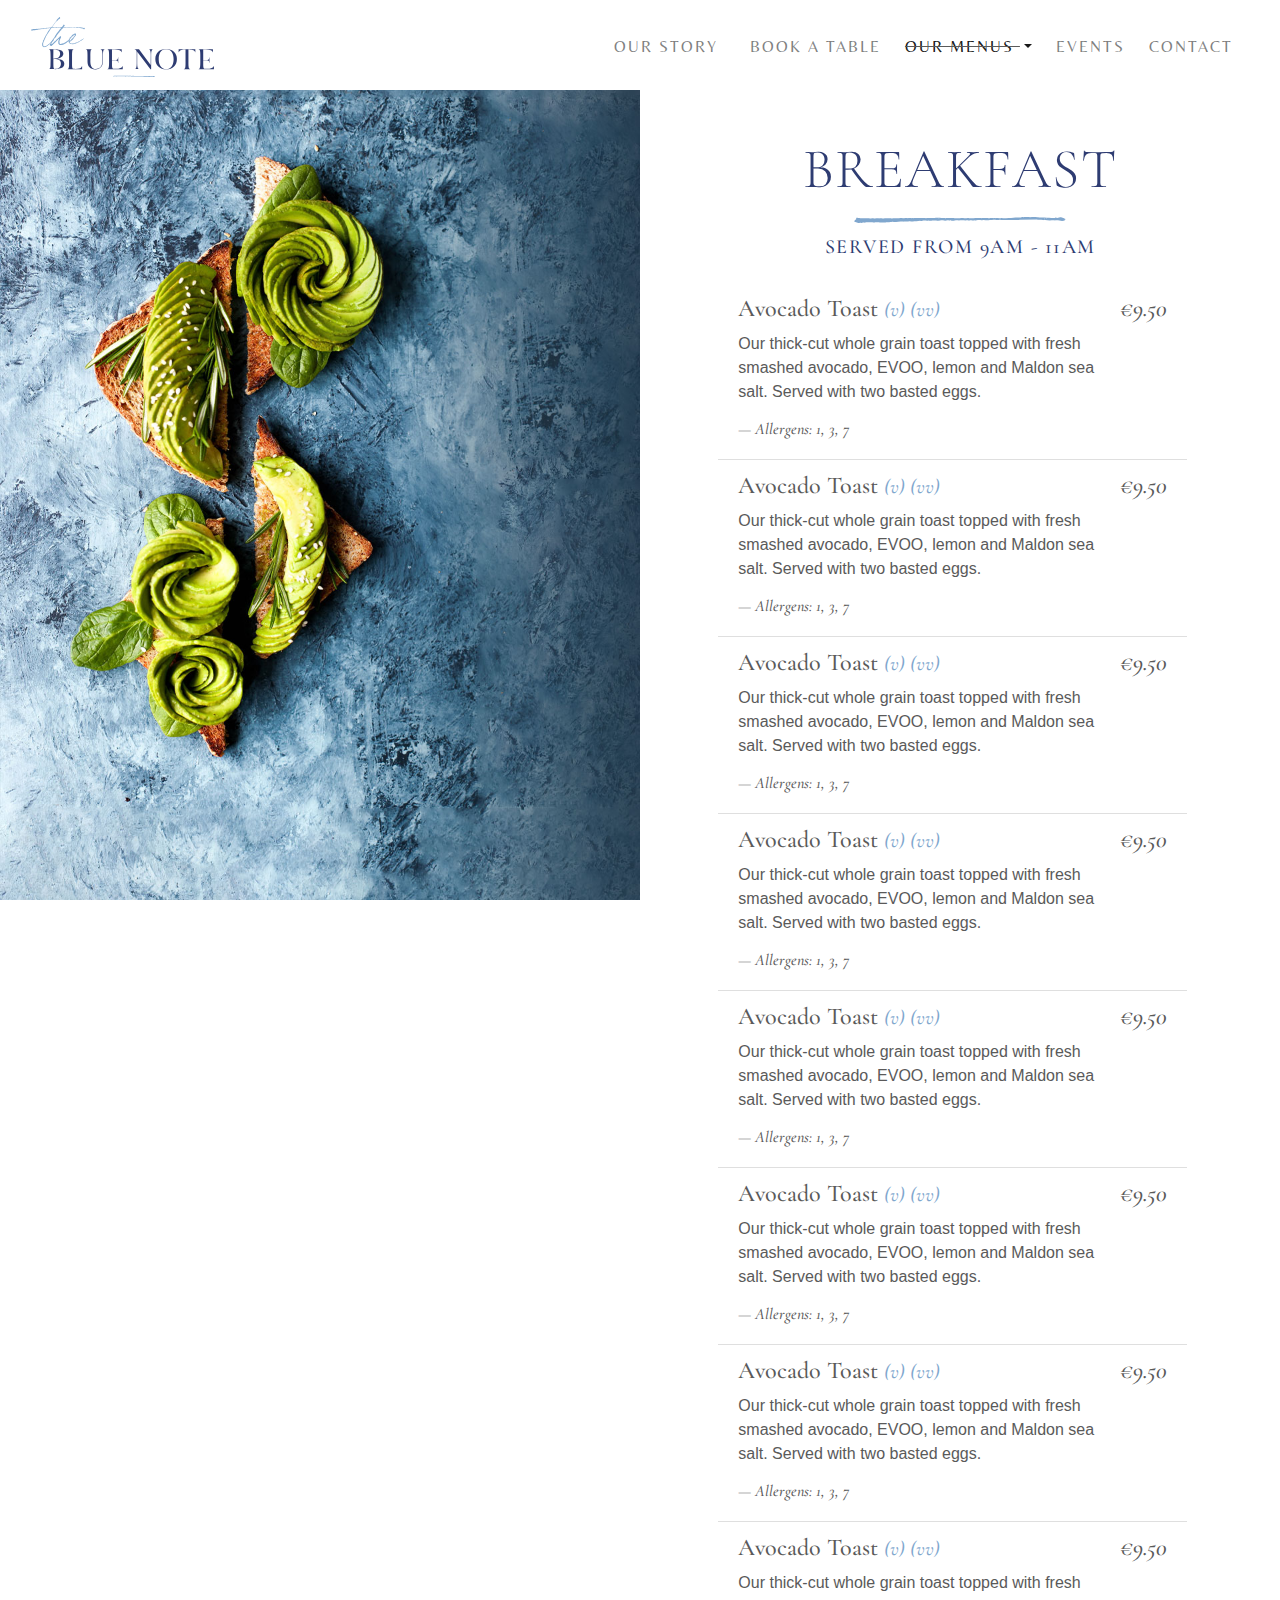
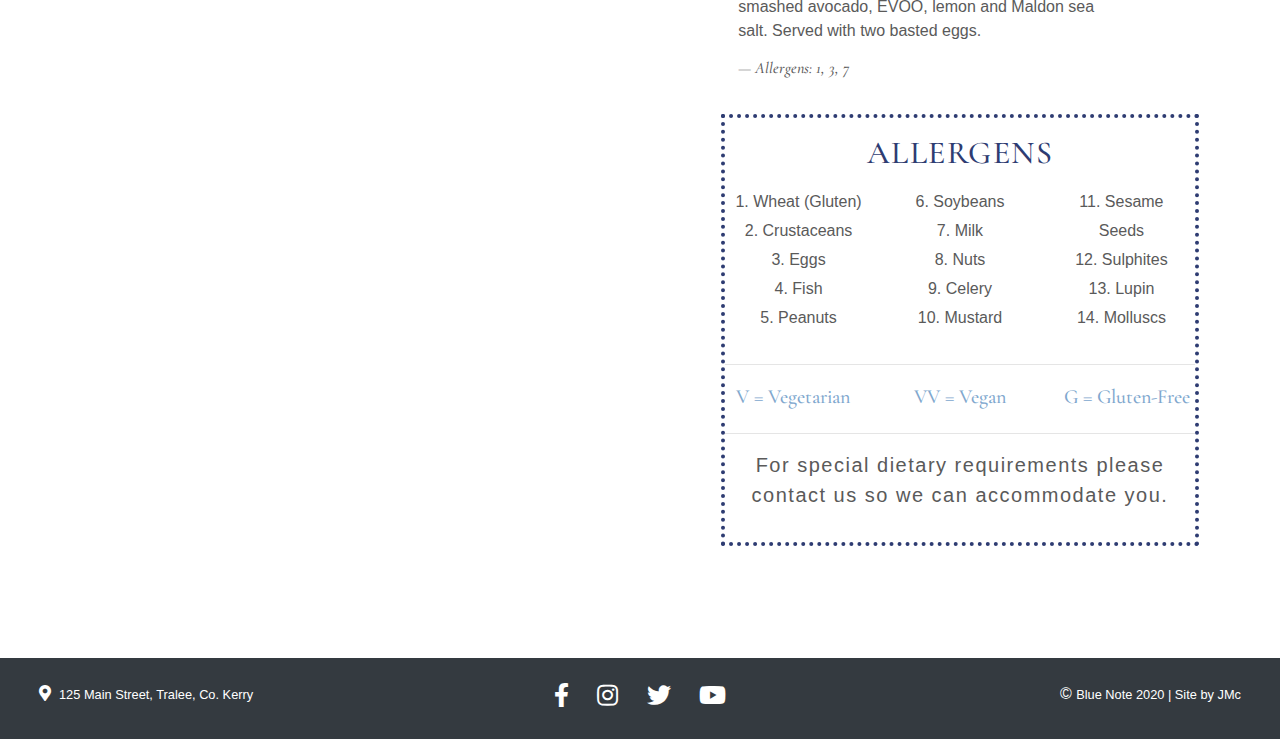
==== commit d000c589: "Add active nav page, scroll-spy, event pagination" ====
--- a/breakfast.html
+++ b/breakfast.html
@@ -8,7 +8,7 @@
     <link rel="stylesheet" href="https://cdnjs.cloudflare.com/ajax/libs/twitter-bootstrap/4.4.1/css/bootstrap.min.css">
     <link rel="stylesheet" href="https://cdnjs.cloudflare.com/ajax/libs/font-awesome/5.11.2/css/all.min.css">
     <link rel="stylesheet" href="assets/css/style.css">
-    <title>The Blue Note | Events</title>
+    <title>The Blue Note | Breakfast Menu</title>
 </head>
 
 <body>
@@ -33,7 +33,7 @@
                         <li class="nav-item text-right mr-3 mt-1">
                             <a class="nav-link" href="index.html#booking-section">Book A Table</a>
                         </li>
-                        <li class="nav-item dropdown mr-3 text-right mt-1">
+                        <li class="nav-item dropdown mr-3 text-right mt-1 active">
                             <a class="nav-link dropdown-toggle" href="#" id="navbarDropdown" role="button"
                                 data-toggle="dropdown" aria-haspopup="true" aria-expanded="false">
                                 Our Menus
--- a/assets/css/style.css
+++ b/assets/css/style.css
@@ -11,6 +11,7 @@
     padding-top: 0rem;
     padding-bottom: 0rem;
     color: #5a5a5a;
+    position: relative;
 }
 
 
@@ -41,13 +42,11 @@
     color: #fff;
     background-color: #2e3c72;
     border-color: #2e3c72;
-    /*set the color you want here*/
 }
 
 .bg-white {
     background-color: #ffffff;
 }
-
 
 /*---------------------------------------------------------------------------- Nav */
 
@@ -83,6 +82,17 @@
 .dropdown-hover-navy:hover {
     color: #2e3c72;
 }
+
+/* ========================== */
+
+.nav-link:hover {
+    text-decoration: line-through;
+}
+
+.active {
+    text-decoration: line-through;
+}
+
 
 /*----------------------------------------------- Special paddings/margins/text/images */
 
@@ -145,7 +155,6 @@
 }
 
 /* ----------------------------- */
-
 
 .translate-y {
     transition: transform .2s ease-in-out;
@@ -180,10 +189,7 @@
     margin: 0 -55% 0 .5em;
 }
 
-
-
 /*---------------------------------------------------------------- Image / Adjustments */
-
 
 .underline {
     width: 50%;
@@ -203,6 +209,7 @@
     background-position: bottom;
     background-size: cover;
 }
+
 
 
 /* =============== Rotating Image =============== Src: https://jsfiddle.net/gionaf/Ugc5g/ */
@@ -237,7 +244,7 @@
     }
 }
 
-/*------------------------------------------- Heading */
+/*------------------------------------------- Header/Jumbotron */
 
 .jumbotron {
     height: 90vh;
@@ -279,10 +286,15 @@
 }
 
 
+#hero-image {
+    height: 90vh;
+    width: 100%;
+    
+}
+
 /*------------------------------------------- Booking Section */
 
-
-/* Solution for curved border edge remove https://stackoverflow.com/questions/5780109/removing-rounded-corners-from-a-select-element-in-chrome-webkit */
+/* ============= Solution for curved border edge remove: Source: https://stackoverflow.com/questions/5780109/removing-rounded-corners-from-a-select-element-in-chrome-webkit */
 
 select {
     border-radius: 0;
@@ -292,7 +304,6 @@
 
 /* ----------------------------- */
 
-
 .booking-background {
     background-color: white;
     max-width: 1110px;
@@ -319,10 +330,9 @@
     color: #80a7ce;
 }
 
-
 /*------------------------------------------- Events Gallery */
 
-/* Fix image responsiveness in cards Source: https://stackoverflow.com/questions/37287153/how-to-get-images-in-bootstraps-card-to-be-the-same-height-width*/
+/* ============== Fix image responsiveness in cards Source: https://stackoverflow.com/questions/37287153/how-to-get-images-in-bootstraps-card-to-be-the-same-height-width*/
 .embed-responsive {
     object-fit: cover;
 }
@@ -353,9 +363,7 @@
     color: #2e3c72;
 }
 
-
 /*------------------------------------------- Events Page */
-
 
 @supports (-webkit-text-stroke: 1.5px #2e3c72) {
     .stroke-title {
@@ -380,6 +388,22 @@
     margin-bottom: 6%;
 }
 
+.page-item.active .page-link {
+    z-index: 3;
+    color: #fff;
+    background-color: #80a7ce;
+    border-color: #80a7ce;
+}
+
+#pagination {
+    text-decoration: none;
+}
+
+#pagination a span:hover {
+    text-decoration: line-through;
+}
+
+
 /*------------------------------------------- Newsletter */
 
 .newsletter-signup {
@@ -432,9 +456,7 @@
     padding: 0;
 }
 
-
 /*------------------------------------------- Menu Page */
-
 
 .price {
     float: right;
@@ -473,7 +495,6 @@
 
 /*------------------------------------------- Footer */
 
-
 #footer {
     position: absolute;
 }
@@ -590,11 +611,16 @@
     .price::before {
         content: "— ";
     }
-
-}
-
-
-
+    
+    #contact-section h2 {
+        font-size: 2.5em;
+    }
+
+    #pagination span {
+        display: none;
+    }
+
+}
 
 @media only screen and (max-width: 576px) {
     .lower-nav-z-index {
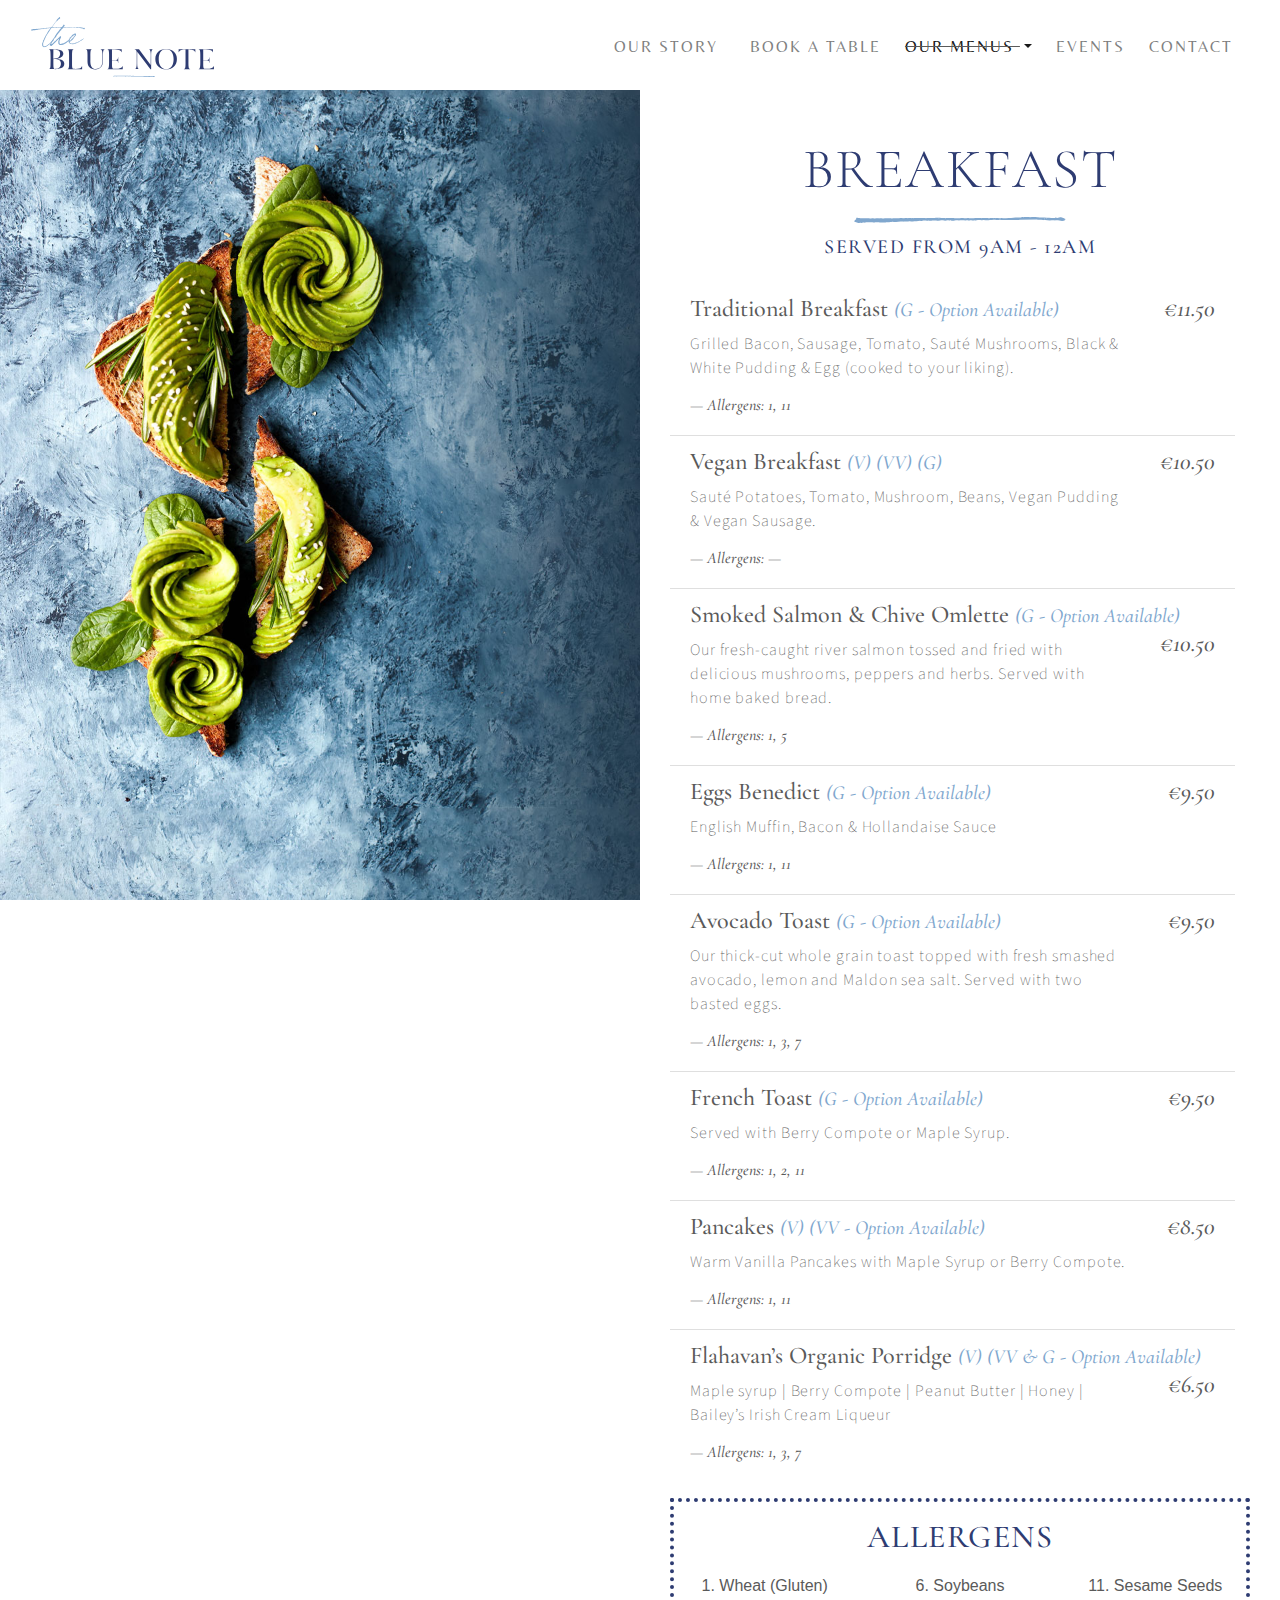
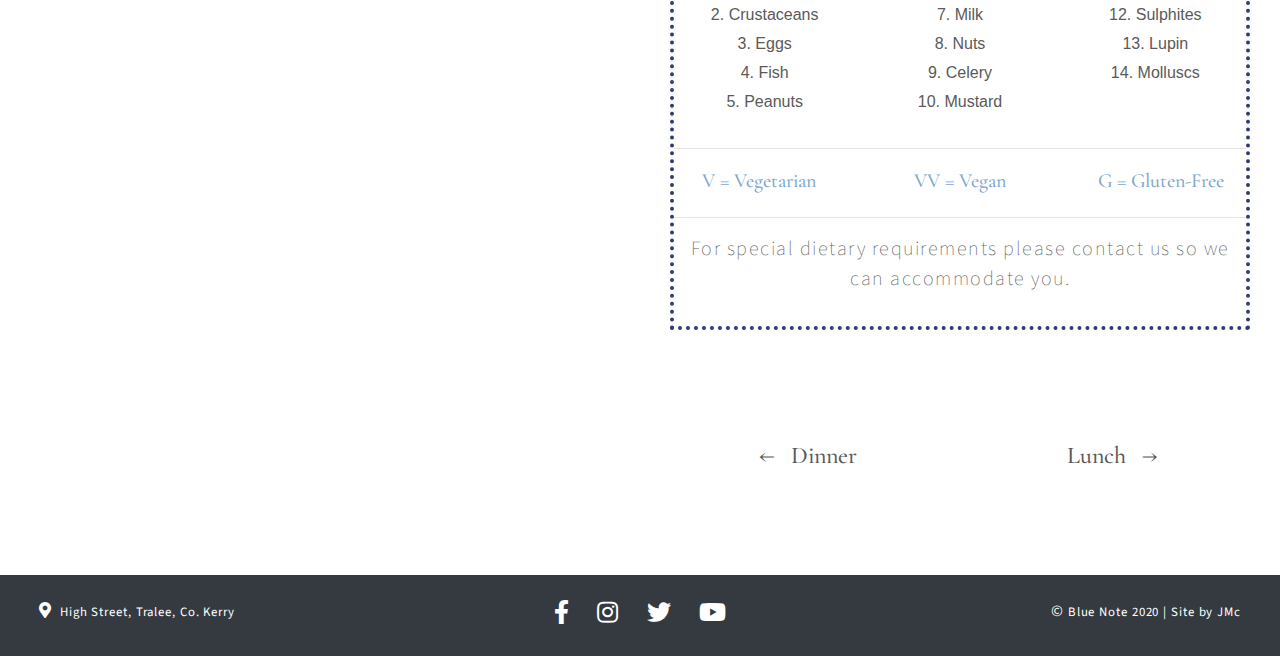
==== commit 31d7dd9d: "Add menu page navigation" ====
--- a/breakfast.html
+++ b/breakfast.html
@@ -79,75 +79,80 @@
                         <h2 id="breakfast-title" class="h1 text-uppercase text-navy display-4 pt-5 mt-4 letter-spacing">Breakfast</h2>
                         <img class="underline mb-2 col-md-5 " src="assets/images/underline_reverse.svg"
                             alt="Underline Image">
-                        <h5 class="letter-spacing text-navy text-uppercase mb-4">Served from 9am - 11am</h5>
-                        <ul class="list-group list-group-flush text-left col-md-10 offset-md-1">
-                            <li class="list-group-item">
-                                <h4>Avocado Toast <em class="h5 light-blue">(v) (vv)</em><span
+                        <h5 class="letter-spacing text-navy text-uppercase mb-4">Served from 9am - 12am</h5>
+                        <ul class="list-group list-group-flush text-left col-md-12">
+
+                            <li class="list-group-item">
+                                <h4>Traditional Breakfast <em class="h5 light-blue">(G - Option Available)</em><span
+                                        class="price"><em>€11.50</em></span>
+                                </h4>
+                                <p class="col-10 p-0 font-weight-lighter">Grilled Bacon, Sausage, Tomato, Sauté Mushrooms,
+                                    Black & White Pudding & Egg (cooked to your liking).</p>
+                                <h6><em>— Allergens: 1, 11</em></h6>
+                            </li>
+
+                            <li class="list-group-item">
+                                <h4>Vegan Breakfast <em class="h5 light-blue">(V) (VV) (G)</em><span
+                                        class="price"><em>€10.50</em></span>
+                                </h4>
+                                <p class="col-10 p-0 font-weight-lighter">Sauté Potatoes, Tomato, Mushroom, Beans,
+                                    Vegan Pudding & Vegan Sausage.</p>
+                                <h6><em>— Allergens: —</em></h6>
+                            </li>
+
+                            <li class="list-group-item">
+                                <h4>Smoked Salmon & Chive Omlette <em class="h5 light-blue">(G - Option Available)</em><span
+                                        class="price"><em>€10.50</em></span>
+                                </h4>
+                                <p class="col-10 p-0 font-weight-lighter">Our fresh-caught river salmon tossed and fried
+                                    with delicious mushrooms, peppers and herbs. Served with home baked bread.</p>
+                                <h6><em>— Allergens: 1, 5</em></h6>
+                            </li>
+
+                            <li class="list-group-item">
+                                <h4>Eggs Benedict <em class="h5 light-blue">(G - Option Available)</em><span
                                         class="price"><em>€9.50</em></span>
                                 </h4>
+                                <p class="col-10 p-0 font-weight-lighter">English Muffin, Bacon & Hollandaise Sauce</p>
+                                <h6><em>— Allergens: 1, 11</em></h6>
+                            </li>
+
+                            <li class="list-group-item">
+                                <h4>Avocado Toast <em class="h5 light-blue">(G - Option Available)</em><span
+                                        class="price"><em>€9.50</em></span>
+                                </h4>
                                 <p class="col-10 p-0 font-weight-lighter">Our thick-cut whole grain toast topped
-                                    with fresh smashed avocado, EVOO, lemon and Maldon sea salt. Served with two basted eggs.</p>
+                                    with fresh smashed avocado, lemon and Maldon sea salt. Served with two basted eggs.</p>
                                 <h6><em>— Allergens: 1, 3, 7</em></h6>
                             </li>
-                            <li class="list-group-item">
-                                <h4>Avocado Toast <em class="h5 light-blue">(v) (vv)</em><span
+
+                            <li class="list-group-item">
+                                <h4>French Toast <em class="h5 light-blue">(G - Option Available)</em><span
                                         class="price"><em>€9.50</em></span>
                                 </h4>
-                                <p class="col-10 p-0 font-weight-lighter">Our thick-cut whole grain toast topped
-                                    with fresh smashed avocado, EVOO, lemon and Maldon sea salt. Served with two basted eggs.</p>
+                                <p class="col-10 p-0 font-weight-lighter">Served with Berry Compote or Maple Syrup.</p>
+                                <h6><em>— Allergens: 1, 2, 11</em></h6>
+                            </li>
+
+                            <li class="list-group-item">
+                                <h4>Pancakes <em class="h5 light-blue">(V) (VV - Option Available)</em><span
+                                        class="price"><em>€8.50</em></span>
+                                </h4>
+                                <p class="col-10 p-0 font-weight-lighter">Warm Vanilla Pancakes with Maple Syrup or Berry Compote.</p>
+                                <h6><em>— Allergens: 1, 11</em></h6>
+                            </li>
+
+                            <li class="list-group-item">
+                                <h4>Flahavan’s Organic Porridge <em class="h5 light-blue">(V) (VV & G - Option Available)</em><span
+                                        class="price"><em>€6.50</em></span>
+                                </h4>
+                                <p class="col-10 p-0 font-weight-lighter">Maple syrup  |  Berry Compote  |  Peanut Butter  |  Honey  |  Bailey’s Irish Cream Liqueur</p>
                                 <h6><em>— Allergens: 1, 3, 7</em></h6>
                             </li>
-                            <li class="list-group-item">
-                                <h4>Avocado Toast <em class="h5 light-blue">(v) (vv)</em><span
-                                        class="price"><em>€9.50</em></span>
-                                </h4>
-                                <p class="col-10 p-0 font-weight-lighter">Our thick-cut whole grain toast topped
-                                    with fresh smashed avocado, EVOO, lemon and Maldon sea salt. Served with two basted eggs.</p>
-                                <h6><em>— Allergens: 1, 3, 7</em></h6>
-                            </li>
-                            <li class="list-group-item">
-                                <h4>Avocado Toast <em class="h5 light-blue">(v) (vv)</em><span
-                                        class="price"><em>€9.50</em></span>
-                                </h4>
-                                <p class="col-10 p-0 font-weight-lighter">Our thick-cut whole grain toast topped
-                                    with fresh smashed avocado, EVOO, lemon and Maldon sea salt. Served with two basted eggs.</p>
-                                <h6><em>— Allergens: 1, 3, 7</em></h6>
-                            </li>
-                            <li class="list-group-item">
-                                <h4>Avocado Toast <em class="h5 light-blue">(v) (vv)</em><span
-                                        class="price"><em>€9.50</em></span>
-                                </h4>
-                                <p class="col-10 p-0 font-weight-lighter">Our thick-cut whole grain toast topped
-                                    with fresh smashed avocado, EVOO, lemon and Maldon sea salt. Served with two basted eggs.</p>
-                                <h6><em>— Allergens: 1, 3, 7</em></h6>
-                            </li>
-                            <li class="list-group-item">
-                                <h4>Avocado Toast <em class="h5 light-blue">(v) (vv)</em><span
-                                        class="price"><em>€9.50</em></span>
-                                </h4>
-                                <p class="col-10 p-0 font-weight-lighter">Our thick-cut whole grain toast topped
-                                    with fresh smashed avocado, EVOO, lemon and Maldon sea salt. Served with two basted eggs.</p>
-                                <h6><em>— Allergens: 1, 3, 7</em></h6>
-                            </li>
-                            <li class="list-group-item">
-                                <h4>Avocado Toast <em class="h5 light-blue">(v) (vv)</em><span
-                                        class="price"><em>€9.50</em></span>
-                                </h4>
-                                <p class="col-10 p-0 font-weight-lighter">Our thick-cut whole grain toast topped
-                                    with fresh smashed avocado, EVOO, lemon and Maldon sea salt. Served with two basted eggs.</p>
-                                <h6><em>— Allergens: 1, 3, 7</em></h6>
-                            </li>
-                            <li class="list-group-item">
-                                <h4>Avocado Toast <em class="h5 light-blue">(v) (vv)</em><span
-                                        class="price"><em>€9.50</em></span>
-                                </h4>
-                                <p class="col-10 p-0 font-weight-lighter">Our thick-cut whole grain toast topped
-                                    with fresh smashed avocado, EVOO, lemon and Maldon sea salt. Served with two basted eggs.</p>
-                                <h6><em>— Allergens: 1, 3, 7</em></h6>
-                            </li>
+
                         </ul>
                     </div>
-                    <div class="container col-md-10 offset-md-1 py-3 mb-5 bg-white">
+                    <div class="container col-md-12 py-3 mb-5 bg-white">
                         <div class="allergen py-3 mb-5 text-left">
                             <h2 class="text-center text-uppercase text-navy letter-spacing pb-2">Allergens</h2>
                             <div class="row text-white text-left font-weight-lighter px-2">
@@ -196,6 +201,20 @@
                             </p>
                         </div>
                     </div>
+
+                    <!--======================================= Pagination ==================================================-->
+
+                    <section id="pagination" class="container mb-5 pb-5">
+                        <div class="row">
+                            <div class="col-6 col-md-6 text-center text-navy">
+                                <a href="dinner.html"><h4>&larr;<span class="pl-3">Dinner</span></h4></a>
+                            </div>
+                            <div class="col-6 col-md-6 text-center text-navy">
+                                <a href="lunch.html"><h4><span class="pr-3">Lunch</span>&rarr;</h4></a>
+                            </div>
+                        </div>
+                    </section>
+                    
                 </div>
             </div>            
         </section>
@@ -208,7 +227,7 @@
     <footer id="footer" class="container-fluid pt-4 pb-1 bg-dark text-white">
         <div class="row text-center">
             <div class="col-md-4 text-md-left">
-                <p class="px-4"><i class="fa fa-map-marker-alt pr-2" aria-hidden="true"></i><small>125 Main Street, Tralee, Co. Kerry</small></p>
+                <p class="px-4"><i class="fa fa-map-marker-alt pr-2" aria-hidden="true"></i><small>High Street, Tralee, Co. Kerry</small></p>
             </div>
             <div class="col-md-4 text-md-center">
                 <ul class="list-inline social-links">
--- a/assets/css/style.css
+++ b/assets/css/style.css
@@ -2,6 +2,7 @@
 
 @import url('https://fonts.googleapis.com/css?family=Belleza&display=swap');
 
+@import url('https://fonts.googleapis.com/css2?family=Source+Sans+Pro:wght@300;400&display=swap');
 
 html {
     scroll-behavior: smooth;
@@ -22,6 +23,11 @@
 h5,
 h6 {
     font-family: 'Cormorant Garamond', serif;
+}
+
+p {
+    font-family: 'Source Sans Pro', sans-serif;
+    letter-spacing: .9px;
 }
 
 /*------------------------------------------------------------------------ Colours */
@@ -215,7 +221,6 @@
 /* =============== Rotating Image =============== Src: https://jsfiddle.net/gionaf/Ugc5g/ */
 .circle {
     position: absolute;
-    left: 23%;
     width: 180px;
     height: 180px;
     margin: -90px 0 0 -90px;
@@ -372,7 +377,7 @@
       -webkit-text-fill-color: transparent;
       line-height: .9em;
       letter-spacing: .16em;
-      font-size: 140px;
+      font-size: 110px;
     }
   }
 
@@ -384,6 +389,10 @@
     font-family: inherit;
 }
 
+.card-min-width {
+    min-width: 18em;
+}
+
 .register {
     margin-bottom: 6%;
 }
@@ -402,7 +411,6 @@
 #pagination a span:hover {
     text-decoration: line-through;
 }
-
 
 /*------------------------------------------- Newsletter */
 
@@ -493,6 +501,7 @@
     background-size: cover;
   }
 
+
 /*------------------------------------------- Footer */
 
 #footer {
@@ -535,7 +544,7 @@
     }
 
     .stroke-title {
-        font-size: 11.5vw;
+        font-size: 8vw;
         -webkit-text-stroke: 1.5px #2e3c72;
         -webkit-text-fill-color: transparent;
     } 
@@ -549,10 +558,15 @@
     }
     
     .stroke-title {
-        font-size: 10vw;
+        font-size: 8vw;
         -webkit-text-stroke: 1px #2e3c72;
         -webkit-text-fill-color: transparent;
     } 
+
+    ul li .light-blue {
+        display: block;
+    }
+    
 }
 
 @media only screen and (max-width: 768px) {
@@ -586,6 +600,10 @@
         height: 40px;
     }
 
+    .jumbotron {
+        background-image: url(../images/blue-room-hero-image-mobile.jpg);
+    }
+
     /* --- Fix Map Display on Mobile -- */
     .map-responsive {
         overflow: hidden;
